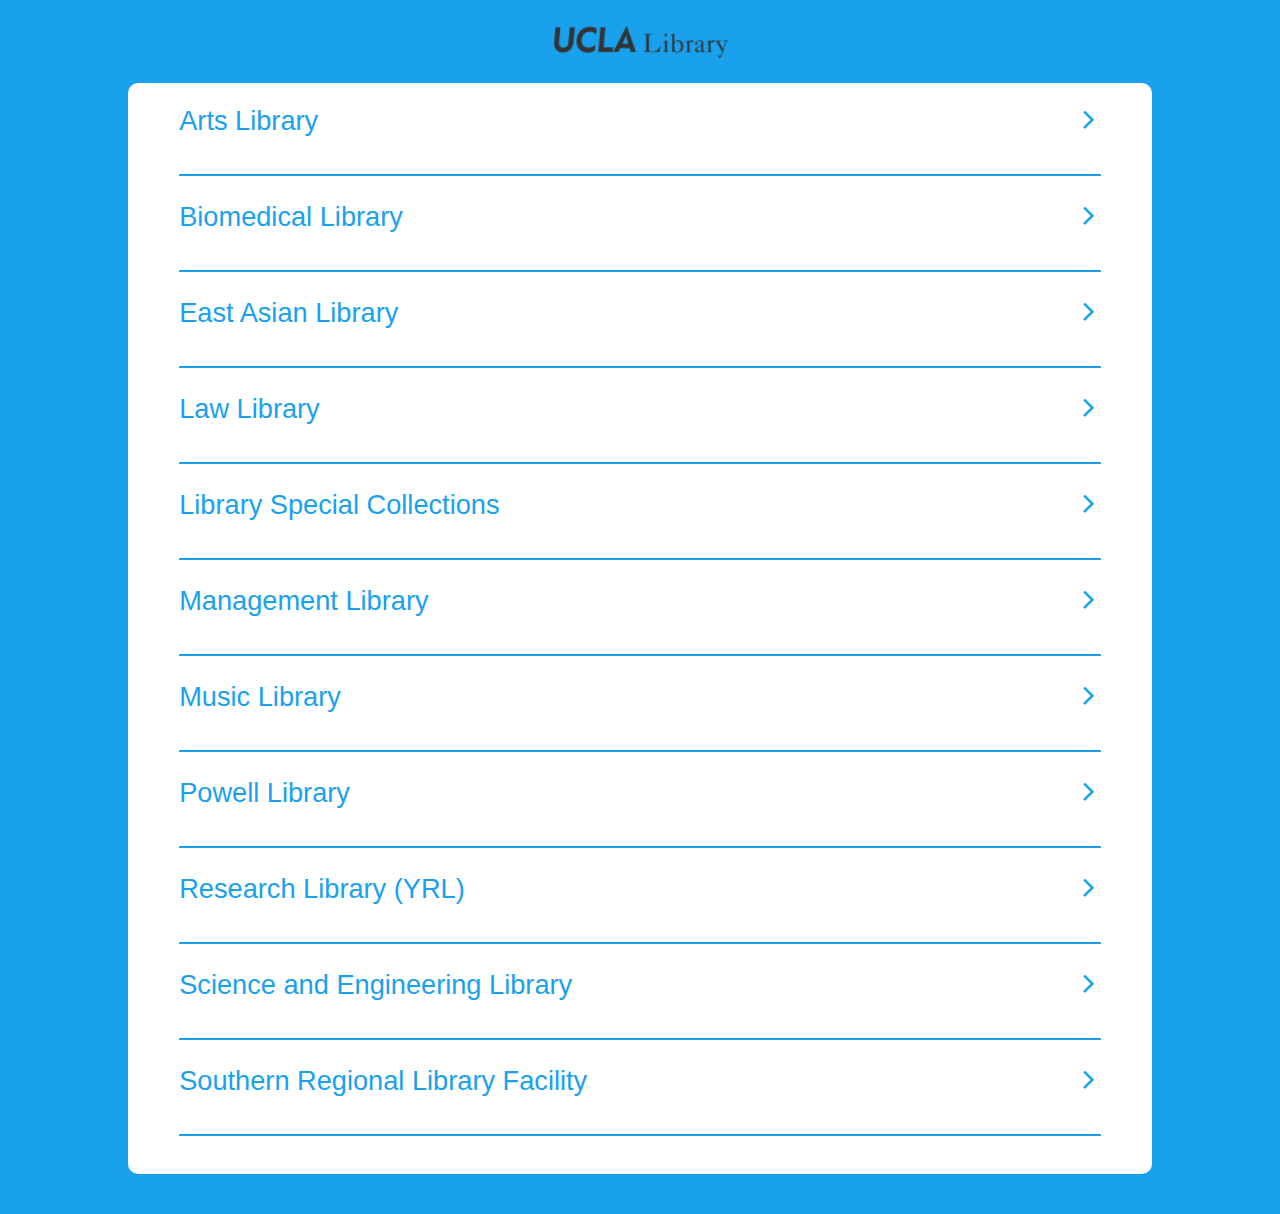
==== mobile/index.html @ b6d684fe "! for closing shortly" ====
<!DOCTYPE html>
<html>
	<head>
		<title>UCLA Mobile | Library</title>
		<link rel="stylesheet" href="css/style.css" type="text/css" media="screen" /> 
		<link rel="stylesheet" href="css/font/font.css" type="text/css" media="screen" /> 
		<link rel="stylesheet" type="text/css" href="https://maxcdn.bootstrapcdn.com/font-awesome/4.4.0/css/font-awesome.min.css">
		<meta name="viewport" content="height=device-height,width=device-width; initial-scale=1.0; maximum-scale=1.0; user-scalable=no;" />
		<!-- <meta name="apple-itunes-app" content="app-id=771141588, app-argument=myURL"/> -->
		<script type="text/javascript" src="https://code.jquery.com/jquery-2.1.4.min.js"></script>
	</head>


	<body>
		<div id="navbar" class="title">
			<img id="logo" src="Images/title.png">
			<!-- <p>UCLA Library</p> -->
		</div>

		<ul id="libraries">
			<a class="inherit" href="arts.html">
				<li class="library">
					<div id="5" class="inner-library">
						<div class="name">Arts Library <br /> <span class="time">&nbsp;</span></div>
						<div class="meta">
							<i class="circ fa fa-circle fa-2x"></i>
							<i class="link fa fa-angle-right fa-2x"></i>
						</div>
					</div>
				</li>
			</a>
			<hr class="divider">
			<a class="inherit" href="biomed.html">
				<li class="library">
					<div id="1" class="inner-library">
						<div class="name">Biomedical Library <br /> <span class="time">&nbsp;</span></div>
						<div class="meta">
							<i class="circ fa fa-circle fa-2x"></i>
							<i class="link fa fa-angle-right fa-2x"></i>
						</div>
					</div>
				</li>
			</a>
			<hr class="divider">
			<a class="inherit" href="eal.html">
				<li class="library">
					<div id="10" class="inner-library">
						<div class="name">East Asian Library <br /> <span class="time">&nbsp;</span></div>
						<div class="meta">
							<i class="circ fa fa-circle fa-2x"></i>
							<i class="link fa fa-angle-right fa-2x"></i>
						</div>
					</div>
				</li>
			</a>
			<hr class="divider">
			<a class="inherit" href="law.html">
				<li class="library">
					<div id="2" class="inner-library">
						<div class="name">Law Library <br /> <span class="time">&nbsp;</span></div>
						<div class="meta">
							<i class="circ fa fa-circle fa-2x"></i>
							<i class="link fa fa-angle-right fa-2x"></i>
						</div>
					</div>
				</li>
			</a>
			<hr class="divider">
			<a class="inherit" href="lsc.html">
				<li class="library">
					<div id="3" class="inner-library">
						<div class="name">Library Special Collections <br /> <span class="time">&nbsp;</span></div>
						<div class="meta">
							<i class="circ fa fa-circle fa-2x"></i>
							<i class="link fa fa-angle-right fa-2x"></i>
						</div>
					</div>
				</li>
			</a>
			<hr class="divider">
				<a class="inherit" href="management.html">
				<li class="library">
					<div id="14" class="inner-library">
						<div class="name">Management Library <br /> <span class="time">&nbsp;</span></div>
						<div class="meta">
							<i class="circ fa fa-circle fa-2x"></i>
							<i class="link fa fa-angle-right fa-2x"></i>
						</div>
					</div>
				</li>
			</a>
			<hr class="divider">
			<a class="inherit" href="music.html">
				<li class="library">
					<div id="16" class="inner-library">
						<div class="name">Music Library <br /> <span class="time">&nbsp;</span></div>
						<div class="meta">
							<i class="circ fa fa-circle fa-2x"></i>
							<i class="link fa fa-angle-right fa-2x"></i>
						</div>
					</div>
				</li>
			</a>
			<hr class="divider">
			<a class="inherit" href="powell.html">
				<li class="library">
					<div id="7" class="inner-library">
						<div class="name">Powell Library <br /> <span class="time">&nbsp;</span></div>
						<div class="meta">
							<i class="circ fa fa-circle fa-2x"></i>
							<i class="link fa fa-angle-right fa-2x"></i>
						</div>
					</div>
				</li>
			</a>
			<hr class="divider">
			<a class="inherit" href="yrl.html">
				<li class="library">
					<div id="20" class="inner-library">
						<div class="name">Research Library (YRL)<br /> <span class="time">&nbsp;</span></div>
						<div class="meta">
							<i class="circ fa fa-circle fa-2x"></i>
							<i class="link fa fa-angle-right fa-2x"></i>
						</div>
					</div>
				</li>
			</a>
			<hr class="divider">
			<a class="inherit" href="sel.html">
				<li class="library">
					<div id="25" class="inner-library">
						<div class="name">Science and Engineering Library<br /> <span class="time">&nbsp;</span></div>
						<div class="meta">
							<i class="circ fa fa-circle fa-2x"></i>
							<i class="link fa fa-angle-right fa-2x"></i>
						</div>
					</div>
				</li>
			</a>
			<hr class="divider">
			<a class="inherit" href="srl.html">
				<li class="library">
					<div id="27" class="inner-library">
						<div class="name">Southern Regional Library Facility<br /> <span class="time">&nbsp;</span></div>
						<div class="meta">
							<i class="circ fa fa-circle fa-2x"></i>
							<i class="link fa fa-angle-right fa-2x"></i>
						</div>
					</div>
				</li>
			</a>
			<hr class="divider">
		</ul>

	</body>

	<script type="text/javascript">
		function getTimes(callback) {
			$.getJSON("http://anumat.com/hours", function(response) {
				return callback(response);
			}).fail(function(jqXHR, textStatus, errorThrown) { alert("Couldn't fetch library timings."); });
		}

		$(function() {
			getTimes(function(times) {
				var d = new Date();
				var currentMinutes = d.getHours()*60+d.getMinutes();
				var weekday = new Array(7);
				weekday[0]=  "sunday";
				weekday[1] = "monday";
				weekday[2] = "tuesday";
				weekday[3] = "wednesday";
				weekday[4] = "thursday";
				weekday[5] = "friday";
				weekday[6] = "saturday";
				var n = weekday[d.getDay()];

				for (var i = 0; i < times.length; i++) {
					openTime = times[i][n].open;
					closeTime = times[i][n].close;
					if (openTime === "closed") {
						$("#" + times[i].id + " .name .time").html("Closed");
						$("#" + times[i].id + " .meta .circ").removeClass('soon').removeClass('open').addClass('close fa-thumbs-down');
						continue;
					}
					correctTime = openTime + " - " + closeTime;
					$("#" + times[i].id + " .name .time").html(correctTime);
					open = openTime.substring(0, openTime.length-3);
					openDiv = openTime.substring(openTime.length-2);
					close = closeTime.substring(0, closeTime.length-3);
					closeDiv = closeTime.substring(closeTime.length-2);
					open = open.split(":");
					close = close.split(":");
					if (openDiv === "PM" || open[0] === "12") {
						open[0] = (Number(open[0]) + 12);
					}
					if (closeDiv === "PM" || close[0] === "12") {
						close[0] = (Number(close[0]) + 12);
					}
					openMinutes = 60*Number(open[0]) + Number(open[1]);
					closeMinutes = 60*Number(close[0]) + Number(close[1]);
					if (currentMinutes > openMinutes && currentMinutes < closeMinutes) {
						$("#" + times[i].id + " .meta .circ").removeClass('soon').removeClass('close').addClass('open fa-thumbs-up');
					}
					if (currentMinutes > openMinutes && closeMinutes - currentMinutes < 60) {
						$("#" + times[i].id + " .meta .circ").removeClass('close').removeClass('open').addClass('soon fa-exclamation-triangle');
					}
					if (currentMinutes < openMinutes ||  currentMinutes > closeMinutes) {
						$("#" + times[i].id + " .meta .circ").removeClass('soon').removeClass('open').addClass('close fa-thumbs-down');
					}
				}
			});
		});
	</script>

</html>
---- mobile/css/style.css ----
html {
	width: 100%;
	font-family: 'Helvetica', Arial, serif;
	font-weight: lighter;
}

body {
	width: 100%;
	position: absolute;
	margin: 0px ! important;
	background-color: #1AA1ED;
	padding-bottom: 30px;
}

.title {
	margin-top: 25px;
	margin-bottom: 15px; 
	color : white;
	text-align: center;
	font-size: 2em;
}

.title p {
	margin-top: 0;
}

#logo {
	height: 35px;
	margin-bottom: 0;
}

.inherit {
	color: inherit;
}

#libraries {
	width : 80%;
	margin: 10px auto;
	background-color: white;
	border-radius: 10px;
	color: #1AA1ED;
	min-height: 600px;
	padding: 0;
	padding-bottom: 35px;
}

.inner-library {
	padding-top: 20px;
	padding-bottom: 30px;
}

.library {
	list-style: none;
	margin-bottom: 5px;
	padding: 0 5%;
}

.name {
	display: inline-block;
	float: left;
	font-size: 4.6vw;
	margin-bottom: 0;
	padding-top: 2px;
/*	line-height: 1em;
*/	width: 77%;
	white-space:nowrap;
	overflow-y: hidden;
	overflow-x: scroll;
}

.time {
	margin-top: 0;
	font-size: .7em;
	color: #898989;
}

.meta {
	text-align: right;
	display: inline-block;
	width : 23%;
	float : right;
}

.divider {
	clear: both;
	width: 90%;
	display: block;
	top: 5px;
	position: relative;
    height: 2px;
    border: 0;
    background-color: #1AA1ED;
}

.libpage {
	color: inherit;
}

.close {
	color: #FA4F4E !important;
} 

.open {
	color: #66D862 !important;
}

.soon {
	color: #FAED18 !important;
}

.circ {
	width : 10%;
	font-size: 2em;
	margin-top: 0;
	margin: 0 10px;
	margin-right: 18px;
	color: white;
}

.link {
	margin-top: 0;
	margin: 0 7px !important;
	width : 10%;
}

@media screen and (min-width: 480px) {
    .name {
        font-size: 1.7em;
    }
}
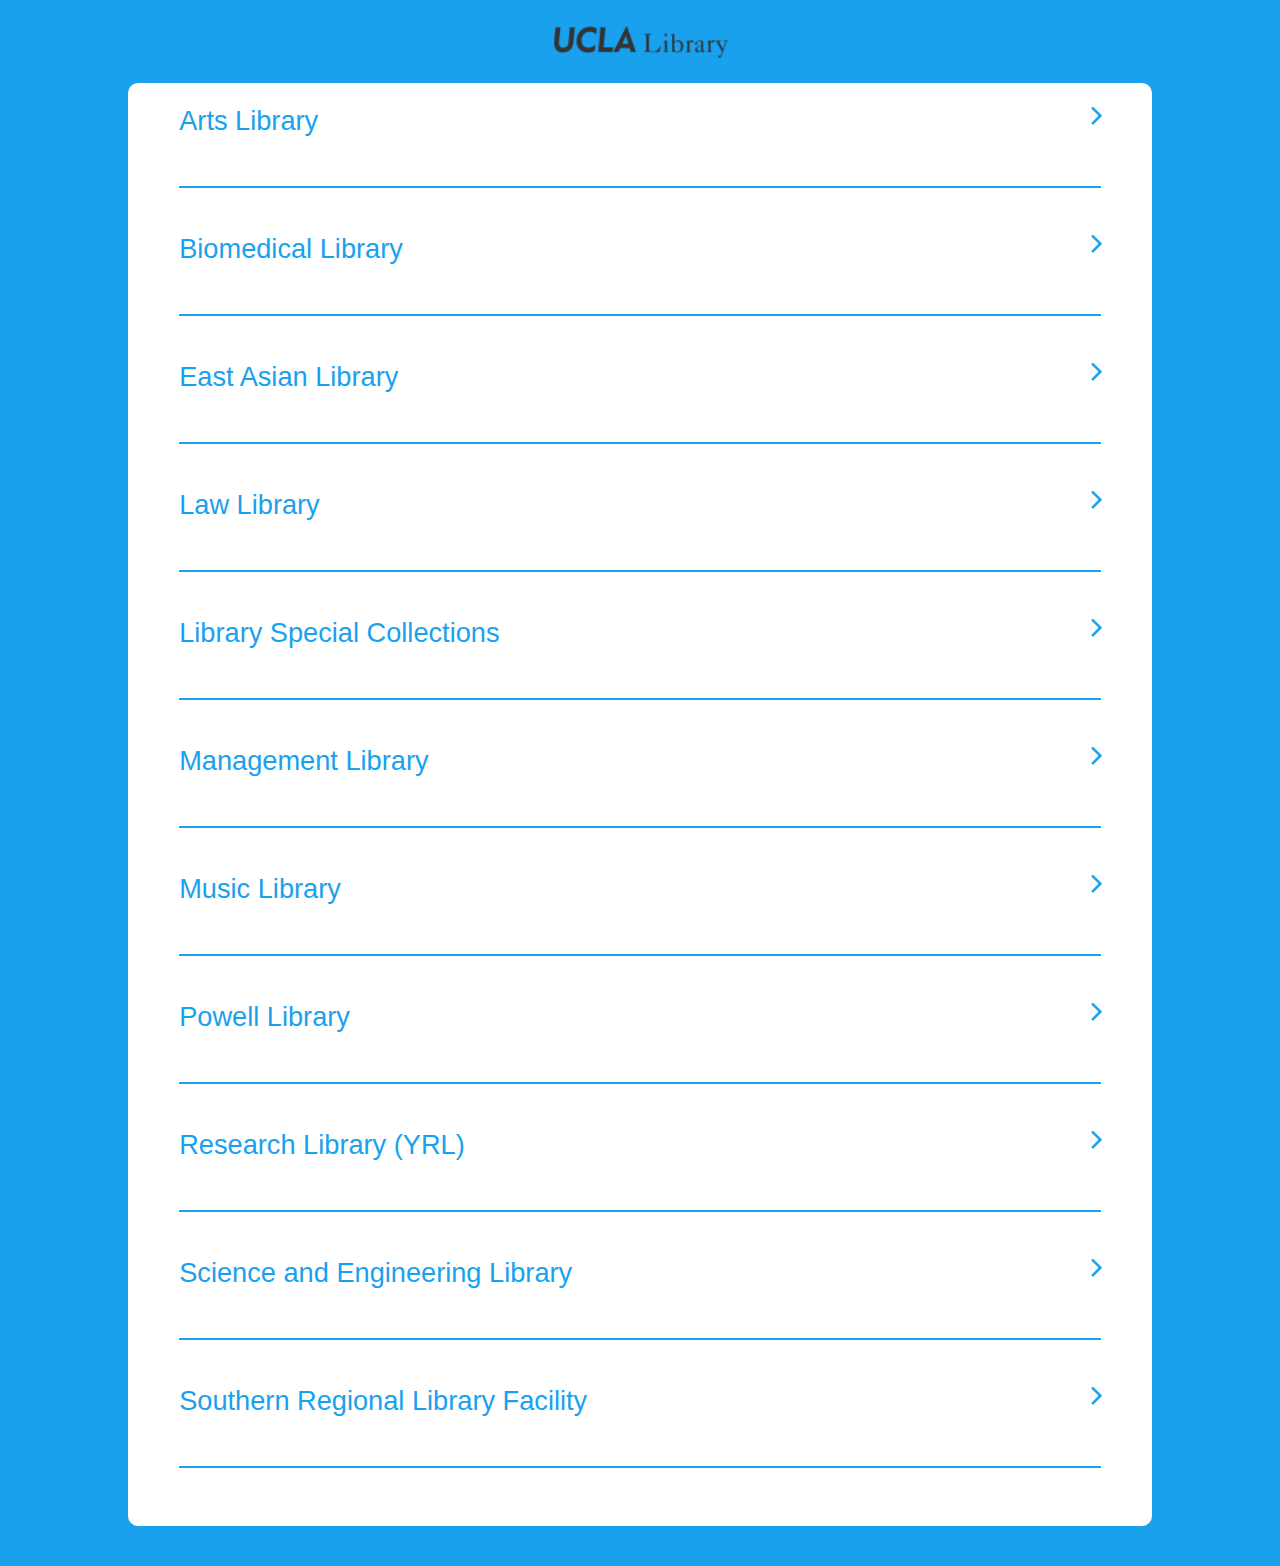
==== commit 8c2efffa: "changed buttons" ====
--- a/mobile/index.html
+++ b/mobile/index.html
@@ -21,9 +21,13 @@
 			<a class="inherit" href="arts.html">
 				<li class="library">
 					<div id="5" class="inner-library">
-						<div class="name">Arts Library <br /> <span class="time">&nbsp;</span></div>
-						<div class="meta">
-							<i class="circ fa fa-circle fa-2x"></i>
+						<div class="name">Arts Library <br />
+							<span class="time">&nbsp;</span>
+							<div class="round">
+							</div> 
+						</div>
+						<div class="meta">
+							<!-- <i class="circ fa fa-circle fa-2x"></i> -->
 							<i class="link fa fa-angle-right fa-2x"></i>
 						</div>
 					</div>
@@ -33,9 +37,13 @@
 			<a class="inherit" href="biomed.html">
 				<li class="library">
 					<div id="1" class="inner-library">
-						<div class="name">Biomedical Library <br /> <span class="time">&nbsp;</span></div>
-						<div class="meta">
-							<i class="circ fa fa-circle fa-2x"></i>
+						<div class="name">Biomedical Library <br /> 
+							<span class="time">&nbsp;</span>
+							<div class="round">
+							</div>
+						</div>
+						<div class="meta">
+							<!-- <i class="circ fa fa-circle fa-2x"></i> -->
 							<i class="link fa fa-angle-right fa-2x"></i>
 						</div>
 					</div>
@@ -45,9 +53,13 @@
 			<a class="inherit" href="eal.html">
 				<li class="library">
 					<div id="10" class="inner-library">
-						<div class="name">East Asian Library <br /> <span class="time">&nbsp;</span></div>
-						<div class="meta">
-							<i class="circ fa fa-circle fa-2x"></i>
+						<div class="name">East Asian Library <br /> 
+							<span class="time">&nbsp;</span>
+							<div class="round">
+							</div>
+						</div>
+						<div class="meta">
+							<!-- <i class="circ fa fa-circle fa-2x"></i> -->
 							<i class="link fa fa-angle-right fa-2x"></i>
 						</div>
 					</div>
@@ -57,9 +69,13 @@
 			<a class="inherit" href="law.html">
 				<li class="library">
 					<div id="2" class="inner-library">
-						<div class="name">Law Library <br /> <span class="time">&nbsp;</span></div>
-						<div class="meta">
-							<i class="circ fa fa-circle fa-2x"></i>
+						<div class="name">Law Library <br />
+							<span class="time">&nbsp;</span>
+							<div class="round">
+							</div>
+						</div>
+						<div class="meta">
+							<!-- <i class="circ fa fa-circle fa-2x"></i> -->
 							<i class="link fa fa-angle-right fa-2x"></i>
 						</div>
 					</div>
@@ -69,9 +85,13 @@
 			<a class="inherit" href="lsc.html">
 				<li class="library">
 					<div id="3" class="inner-library">
-						<div class="name">Library Special Collections <br /> <span class="time">&nbsp;</span></div>
-						<div class="meta">
-							<i class="circ fa fa-circle fa-2x"></i>
+						<div class="name">Library Special Collections <br /> 
+							<span class="time">&nbsp;</span>
+							<div class="round">
+							</div>
+						</div>
+						<div class="meta">
+							<!-- <i class="circ fa fa-circle fa-2x"></i> -->
 							<i class="link fa fa-angle-right fa-2x"></i>
 						</div>
 					</div>
@@ -81,9 +101,13 @@
 				<a class="inherit" href="management.html">
 				<li class="library">
 					<div id="14" class="inner-library">
-						<div class="name">Management Library <br /> <span class="time">&nbsp;</span></div>
-						<div class="meta">
-							<i class="circ fa fa-circle fa-2x"></i>
+						<div class="name">Management Library <br /> 
+							<span class="time">&nbsp;</span>
+							<div class="round">
+							</div>
+						</div>
+						<div class="meta">
+							<!-- <i class="circ fa fa-circle fa-2x"></i> -->
 							<i class="link fa fa-angle-right fa-2x"></i>
 						</div>
 					</div>
@@ -93,9 +117,13 @@
 			<a class="inherit" href="music.html">
 				<li class="library">
 					<div id="16" class="inner-library">
-						<div class="name">Music Library <br /> <span class="time">&nbsp;</span></div>
-						<div class="meta">
-							<i class="circ fa fa-circle fa-2x"></i>
+						<div class="name">Music Library <br /> 
+							<span class="time">&nbsp;</span>
+							<div class="round">
+							</div>
+						</div>
+						<div class="meta">
+							<!-- <i class="circ fa fa-circle fa-2x"></i> -->
 							<i class="link fa fa-angle-right fa-2x"></i>
 						</div>
 					</div>
@@ -105,9 +133,13 @@
 			<a class="inherit" href="powell.html">
 				<li class="library">
 					<div id="7" class="inner-library">
-						<div class="name">Powell Library <br /> <span class="time">&nbsp;</span></div>
-						<div class="meta">
-							<i class="circ fa fa-circle fa-2x"></i>
+						<div class="name">Powell Library <br />
+							<span class="time">&nbsp;</span>
+							<div class="round">
+							</div>
+						</div>
+						<div class="meta">
+							<!-- <i class="circ fa fa-circle fa-2x"></i> -->
 							<i class="link fa fa-angle-right fa-2x"></i>
 						</div>
 					</div>
@@ -117,9 +149,13 @@
 			<a class="inherit" href="yrl.html">
 				<li class="library">
 					<div id="20" class="inner-library">
-						<div class="name">Research Library (YRL)<br /> <span class="time">&nbsp;</span></div>
-						<div class="meta">
-							<i class="circ fa fa-circle fa-2x"></i>
+						<div class="name">Research Library (YRL)<br />
+							<span class="time">&nbsp;</span>
+							<div class="round">
+							</div>
+						</div>
+						<div class="meta">
+							<!-- <i class="circ fa fa-circle fa-2x"></i> -->
 							<i class="link fa fa-angle-right fa-2x"></i>
 						</div>
 					</div>
@@ -129,9 +165,13 @@
 			<a class="inherit" href="sel.html">
 				<li class="library">
 					<div id="25" class="inner-library">
-						<div class="name">Science and Engineering Library<br /> <span class="time">&nbsp;</span></div>
-						<div class="meta">
-							<i class="circ fa fa-circle fa-2x"></i>
+						<div class="name">Science and Engineering Library<br /> 
+							<span class="time">&nbsp;</span>
+							<div class="round">
+							</div>
+						</div>
+						<div class="meta">
+							<!-- <i class="circ fa fa-circle fa-2x"></i> -->
 							<i class="link fa fa-angle-right fa-2x"></i>
 						</div>
 					</div>
@@ -141,9 +181,13 @@
 			<a class="inherit" href="srl.html">
 				<li class="library">
 					<div id="27" class="inner-library">
-						<div class="name">Southern Regional Library Facility<br /> <span class="time">&nbsp;</span></div>
-						<div class="meta">
-							<i class="circ fa fa-circle fa-2x"></i>
+						<div class="name">Southern Regional Library Facility <br /> 
+							<span class="time">&nbsp;</span>
+							<div class="round">
+							</div>
+						</div>
+						<div class="meta">
+							<!-- <i class="circ fa fa-circle fa-2x"></i> -->
 							<i class="link fa fa-angle-right fa-2x"></i>
 						</div>
 					</div>
@@ -180,7 +224,7 @@
 					closeTime = times[i][n].close;
 					if (openTime === "closed") {
 						$("#" + times[i].id + " .name .time").html("Closed");
-						$("#" + times[i].id + " .meta .circ").removeClass('soon').removeClass('open').addClass('close fa-thumbs-down');
+						$("#" + times[i].id + " .name .round").removeClass('cls').removeClass('op').addClass('cl').html("Closed");
 						continue;
 					}
 					correctTime = openTime + " - " + closeTime;
@@ -191,7 +235,7 @@
 					closeDiv = closeTime.substring(closeTime.length-2);
 					open = open.split(":");
 					close = close.split(":");
-					if (openDiv === "PM" || open[0] === "12") {
+					if (openDiv === "PM" && open[0] === "12") {
 						open[0] = (Number(open[0]) + 12);
 					}
 					if (closeDiv === "PM" || close[0] === "12") {
@@ -200,13 +244,13 @@
 					openMinutes = 60*Number(open[0]) + Number(open[1]);
 					closeMinutes = 60*Number(close[0]) + Number(close[1]);
 					if (currentMinutes > openMinutes && currentMinutes < closeMinutes) {
-						$("#" + times[i].id + " .meta .circ").removeClass('soon').removeClass('close').addClass('open fa-thumbs-up');
+						$("#" + times[i].id + " .name .round").removeClass('cls').removeClass('cl').addClass('op').html("Open");
 					}
 					if (currentMinutes > openMinutes && closeMinutes - currentMinutes < 60) {
-						$("#" + times[i].id + " .meta .circ").removeClass('close').removeClass('open').addClass('soon fa-exclamation-triangle');
+						$("#" + times[i].id + " .name .round").removeClass('cl').removeClass('op').addClass('cls').html("Closing soon");
 					}
 					if (currentMinutes < openMinutes ||  currentMinutes > closeMinutes) {
-						$("#" + times[i].id + " .meta .circ").removeClass('soon').removeClass('open').addClass('close fa-thumbs-down');
+						$("#" + times[i].id + " .name .round").removeClass('cls').removeClass('op').addClass('cl').html("Closed");
 					}
 				}
 			});
--- a/mobile/css/style.css
+++ b/mobile/css/style.css
@@ -62,7 +62,7 @@
 	margin-bottom: 0;
 	padding-top: 2px;
 /*	line-height: 1em;
-*/	width: 77%;
+*/	width: 100%;
 	white-space:nowrap;
 	overflow-y: hidden;
 	overflow-x: scroll;
@@ -77,15 +77,17 @@
 .meta {
 	text-align: right;
 	display: inline-block;
-	width : 23%;
+/*	width : 23%;*/
 	float : right;
+	position: relative;
+	top: -70px;
 }
 
 .divider {
 	clear: both;
 	width: 90%;
 	display: block;
-	top: 5px;
+	top: -15px;
 	position: relative;
     height: 2px;
     border: 0;
@@ -96,9 +98,34 @@
 	color: inherit;
 }
 
+.cl {
+	border: 2px solid #FA4F4E;
+	color: #FA4F4E;
+	border-radius: 2em;
+}
+
+.op {
+	border: 2px solid #66D862;
+	color: #66D862;
+	border-radius: 2em;
+}
+
+.cls {
+	border: 2px solid #FAED18;
+	border-radius: 2em;
+	color: #FAED18;
+}
+
 .close {
 	color: #FA4F4E !important;
 } 
+
+.round {
+	font-size: .7em;
+	float: right;
+	display: inline-block;
+	padding: 4px 9px;
+}
 
 .open {
 	color: #66D862 !important;
@@ -106,6 +133,10 @@
 
 .soon {
 	color: #FAED18 !important;
+}
+
+.none {
+	display: none;
 }
 
 .circ {
@@ -117,15 +148,47 @@
 	color: white;
 }
 
+.button {
+	width: 30px !important;
+	height: 30px !important;
+}
+
 .link {
 	margin-top: 0;
 	margin: 0 7px !important;
 	width : 10%;
 }
 
-@media screen and (min-width: 480px) {
+@media screen and (min-width: 540px) {
     .name {
         font-size: 1.7em;
     }
 }
 
+@media screen and (max-width: 540px) {
+    .library {
+        margin-top: -10px;
+    }
+	.meta {
+		font-size: 80%;
+	}
+
+	.meta {
+		position: relative;
+		top: -17vw;
+	}
+	
+	.name {
+		position: relative;
+		top: -14px;
+		padding-bottom: 5px;
+	}
+	.time {
+		position: relative;
+		top: 3px;
+	}
+	.round {
+		position: relative;
+		top: 5px;
+	}
+}
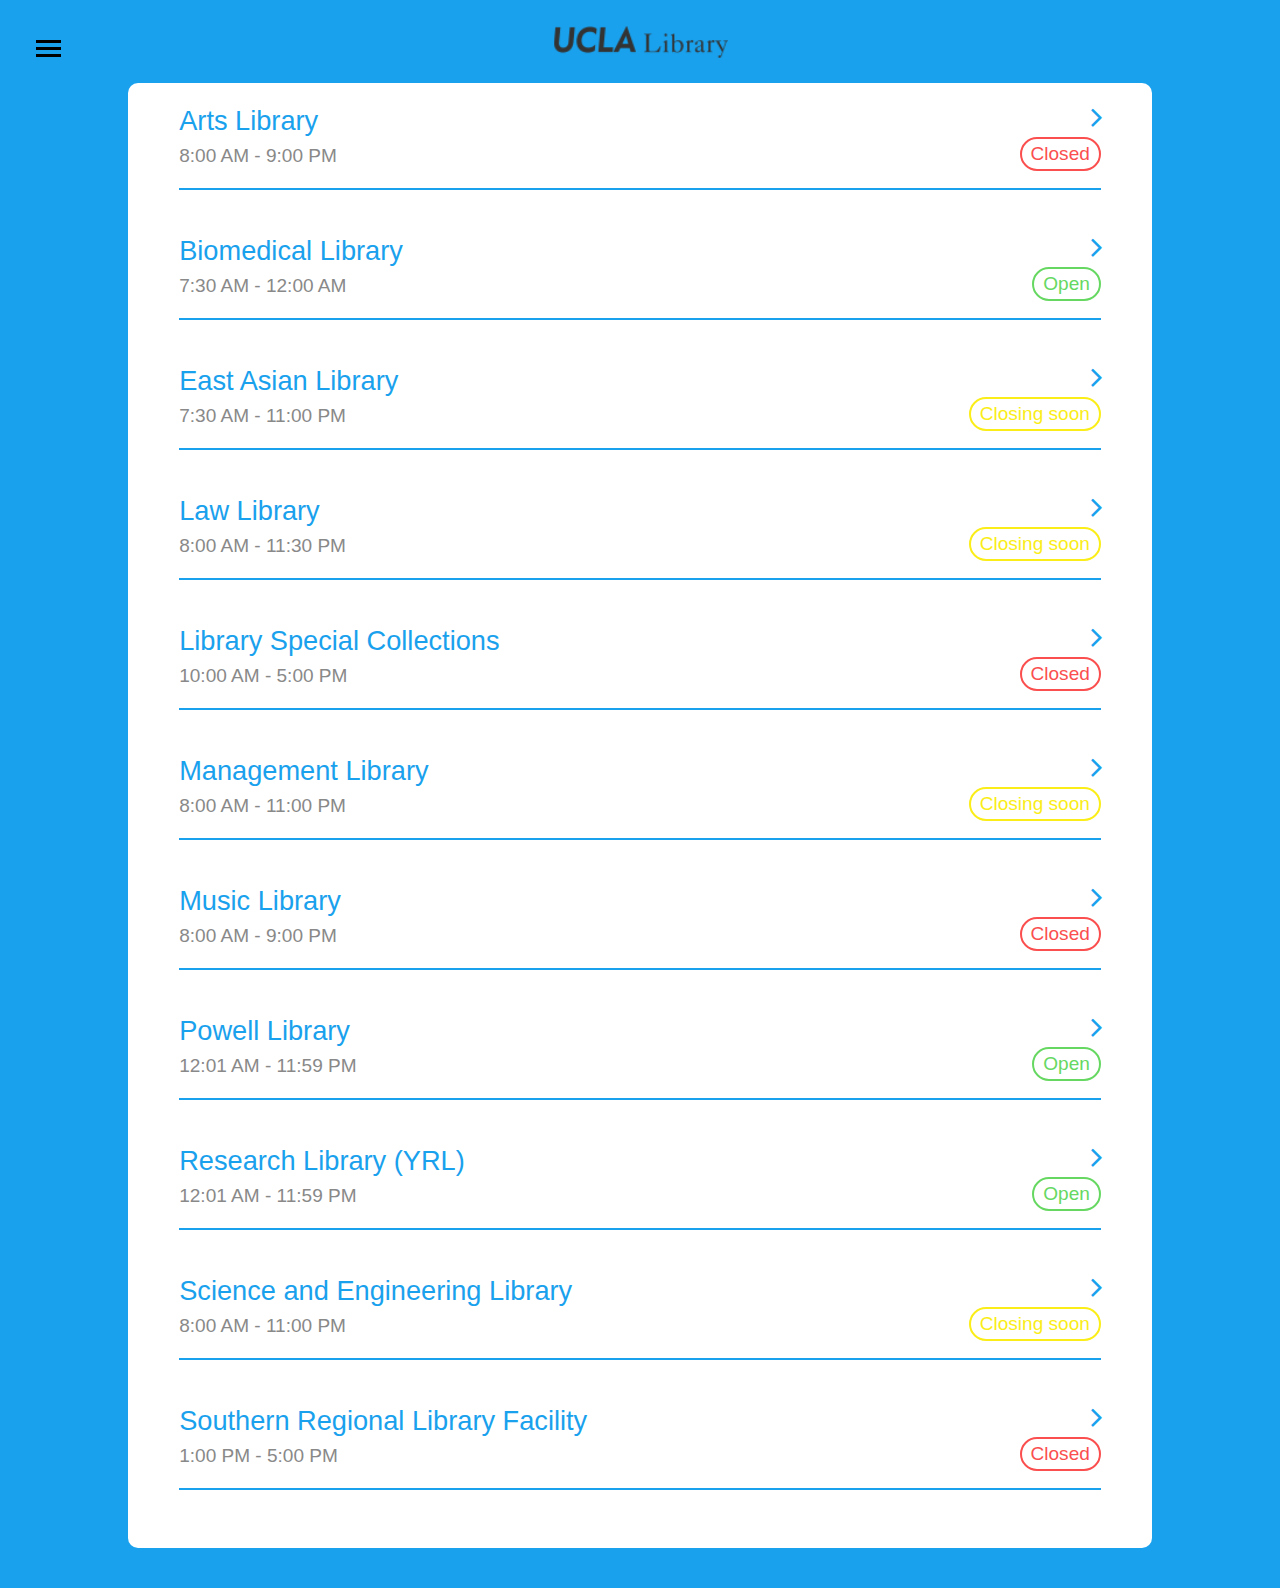
==== commit 0511c0fa: "added sidebar" ====
--- a/mobile/index.html
+++ b/mobile/index.html
@@ -3,199 +3,186 @@
 	<head>
 		<title>UCLA Mobile | Library</title>
 		<link rel="stylesheet" href="css/style.css" type="text/css" media="screen" /> 
+		<script src="js/sidebar.js" type="text/javascript" charset="utf-8" async defer></script>
 		<link rel="stylesheet" href="css/font/font.css" type="text/css" media="screen" /> 
 		<link rel="stylesheet" type="text/css" href="https://maxcdn.bootstrapcdn.com/font-awesome/4.4.0/css/font-awesome.min.css">
 		<meta name="viewport" content="height=device-height,width=device-width; initial-scale=1.0; maximum-scale=1.0; user-scalable=no;" />
-		<!-- <meta name="apple-itunes-app" content="app-id=771141588, app-argument=myURL"/> -->
 		<script type="text/javascript" src="https://code.jquery.com/jquery-2.1.4.min.js"></script>
 	</head>
-
-
+	
 	<body>
-		<div id="navbar" class="title">
-			<img id="logo" src="Images/title.png">
-			<!-- <p>UCLA Library</p> -->
-		</div>
-
-		<ul id="libraries">
-			<a class="inherit" href="arts.html">
-				<li class="library">
-					<div id="5" class="inner-library">
-						<div class="name">Arts Library <br />
-							<span class="time">&nbsp;</span>
-							<div class="round">
-							</div> 
-						</div>
-						<div class="meta">
-							<!-- <i class="circ fa fa-circle fa-2x"></i> -->
-							<i class="link fa fa-angle-right fa-2x"></i>
-						</div>
-					</div>
-				</li>
-			</a>
-			<hr class="divider">
-			<a class="inherit" href="biomed.html">
-				<li class="library">
-					<div id="1" class="inner-library">
-						<div class="name">Biomedical Library <br /> 
-							<span class="time">&nbsp;</span>
-							<div class="round">
-							</div>
-						</div>
-						<div class="meta">
-							<!-- <i class="circ fa fa-circle fa-2x"></i> -->
-							<i class="link fa fa-angle-right fa-2x"></i>
-						</div>
-					</div>
-				</li>
-			</a>
-			<hr class="divider">
-			<a class="inherit" href="eal.html">
-				<li class="library">
-					<div id="10" class="inner-library">
-						<div class="name">East Asian Library <br /> 
-							<span class="time">&nbsp;</span>
-							<div class="round">
-							</div>
-						</div>
-						<div class="meta">
-							<!-- <i class="circ fa fa-circle fa-2x"></i> -->
-							<i class="link fa fa-angle-right fa-2x"></i>
-						</div>
-					</div>
-				</li>
-			</a>
-			<hr class="divider">
-			<a class="inherit" href="law.html">
-				<li class="library">
-					<div id="2" class="inner-library">
-						<div class="name">Law Library <br />
-							<span class="time">&nbsp;</span>
-							<div class="round">
-							</div>
-						</div>
-						<div class="meta">
-							<!-- <i class="circ fa fa-circle fa-2x"></i> -->
-							<i class="link fa fa-angle-right fa-2x"></i>
-						</div>
-					</div>
-				</li>
-			</a>
-			<hr class="divider">
-			<a class="inherit" href="lsc.html">
-				<li class="library">
-					<div id="3" class="inner-library">
-						<div class="name">Library Special Collections <br /> 
-							<span class="time">&nbsp;</span>
-							<div class="round">
-							</div>
-						</div>
-						<div class="meta">
-							<!-- <i class="circ fa fa-circle fa-2x"></i> -->
-							<i class="link fa fa-angle-right fa-2x"></i>
-						</div>
-					</div>
-				</li>
-			</a>
-			<hr class="divider">
-				<a class="inherit" href="management.html">
-				<li class="library">
-					<div id="14" class="inner-library">
-						<div class="name">Management Library <br /> 
-							<span class="time">&nbsp;</span>
-							<div class="round">
-							</div>
-						</div>
-						<div class="meta">
-							<!-- <i class="circ fa fa-circle fa-2x"></i> -->
-							<i class="link fa fa-angle-right fa-2x"></i>
-						</div>
-					</div>
-				</li>
-			</a>
-			<hr class="divider">
-			<a class="inherit" href="music.html">
-				<li class="library">
-					<div id="16" class="inner-library">
-						<div class="name">Music Library <br /> 
-							<span class="time">&nbsp;</span>
-							<div class="round">
-							</div>
-						</div>
-						<div class="meta">
-							<!-- <i class="circ fa fa-circle fa-2x"></i> -->
-							<i class="link fa fa-angle-right fa-2x"></i>
-						</div>
-					</div>
-				</li>
-			</a>
-			<hr class="divider">
-			<a class="inherit" href="powell.html">
-				<li class="library">
-					<div id="7" class="inner-library">
-						<div class="name">Powell Library <br />
-							<span class="time">&nbsp;</span>
-							<div class="round">
-							</div>
-						</div>
-						<div class="meta">
-							<!-- <i class="circ fa fa-circle fa-2x"></i> -->
-							<i class="link fa fa-angle-right fa-2x"></i>
-						</div>
-					</div>
-				</li>
-			</a>
-			<hr class="divider">
-			<a class="inherit" href="yrl.html">
-				<li class="library">
-					<div id="20" class="inner-library">
-						<div class="name">Research Library (YRL)<br />
-							<span class="time">&nbsp;</span>
-							<div class="round">
-							</div>
-						</div>
-						<div class="meta">
-							<!-- <i class="circ fa fa-circle fa-2x"></i> -->
-							<i class="link fa fa-angle-right fa-2x"></i>
-						</div>
-					</div>
-				</li>
-			</a>
-			<hr class="divider">
-			<a class="inherit" href="sel.html">
-				<li class="library">
-					<div id="25" class="inner-library">
-						<div class="name">Science and Engineering Library<br /> 
-							<span class="time">&nbsp;</span>
-							<div class="round">
-							</div>
-						</div>
-						<div class="meta">
-							<!-- <i class="circ fa fa-circle fa-2x"></i> -->
-							<i class="link fa fa-angle-right fa-2x"></i>
-						</div>
-					</div>
-				</li>
-			</a>
-			<hr class="divider">
-			<a class="inherit" href="srl.html">
-				<li class="library">
-					<div id="27" class="inner-library">
-						<div class="name">Southern Regional Library Facility <br /> 
-							<span class="time">&nbsp;</span>
-							<div class="round">
-							</div>
-						</div>
-						<div class="meta">
-							<!-- <i class="circ fa fa-circle fa-2x"></i> -->
-							<i class="link fa fa-angle-right fa-2x"></i>
-						</div>
-					</div>
-				</li>
-			</a>
-			<hr class="divider">
-		</ul>
-
+			<div id="navbar" class="title">
+				<img id="logo" src="Images/title.png">
+				<!-- <p>UCLA Library</p> -->
+			</div>
+
+			<ul id="libraries">
+				<a class="inherit" href="arts.html">
+					<li class="library">
+						<div id="5" class="inner-library">
+							<div class="name">Arts Library <br>
+								<span class="time">8:00 AM - 9:00 PM</span>
+								<div class="round cl">Closed</div> 
+							</div>
+							<div class="meta">
+								<!-- <i class="circ fa fa-circle fa-2x"></i> -->
+								<i class="link fa fa-angle-right fa-2x"></i>
+							</div>
+						</div>
+					</li>
+				</a>
+				<hr class="divider">
+				<a class="inherit" href="biomed.html">
+					<li class="library">
+						<div id="1" class="inner-library">
+							<div class="name">Biomedical Library <br> 
+								<span class="time">7:30 AM - 12:00 AM</span>
+								<div class="round op">Open</div>
+							</div>
+							<div class="meta">
+								<!-- <i class="circ fa fa-circle fa-2x"></i> -->
+								<i class="link fa fa-angle-right fa-2x"></i>
+							</div>
+						</div>
+					</li>
+				</a>
+				<hr class="divider">
+				<a class="inherit" href="eal.html">
+					<li class="library">
+						<div id="10" class="inner-library">
+							<div class="name">East Asian Library <br> 
+								<span class="time">7:30 AM - 11:00 PM</span>
+								<div class="round cls">Closing soon</div>
+							</div>
+							<div class="meta">
+								<!-- <i class="circ fa fa-circle fa-2x"></i> -->
+								<i class="link fa fa-angle-right fa-2x"></i>
+							</div>
+						</div>
+					</li>
+				</a>
+				<hr class="divider">
+				<a class="inherit" href="law.html">
+					<li class="library">
+						<div id="2" class="inner-library">
+							<div class="name">Law Library <br>
+								<span class="time">8:00 AM - 11:30 PM</span>
+								<div class="round cls">Closing soon</div>
+							</div>
+							<div class="meta">
+								<!-- <i class="circ fa fa-circle fa-2x"></i> -->
+								<i class="link fa fa-angle-right fa-2x"></i>
+							</div>
+						</div>
+					</li>
+				</a>
+				<hr class="divider">
+				<a class="inherit" href="lsc.html">
+					<li class="library">
+						<div id="3" class="inner-library">
+							<div class="name">Library Special Collections <br> 
+								<span class="time">10:00 AM - 5:00 PM</span>
+								<div class="round cl">Closed</div>
+							</div>
+							<div class="meta">
+								<!-- <i class="circ fa fa-circle fa-2x"></i> -->
+								<i class="link fa fa-angle-right fa-2x"></i>
+							</div>
+						</div>
+					</li>
+				</a>
+				<hr class="divider">
+					<a class="inherit" href="management.html">
+					<li class="library">
+						<div id="14" class="inner-library">
+							<div class="name">Management Library <br> 
+								<span class="time">8:00 AM - 11:00 PM</span>
+								<div class="round cls">Closing soon</div>
+							</div>
+							<div class="meta">
+								<!-- <i class="circ fa fa-circle fa-2x"></i> -->
+								<i class="link fa fa-angle-right fa-2x"></i>
+							</div>
+						</div>
+					</li>
+				</a>
+				<hr class="divider">
+				<a class="inherit" href="music.html">
+					<li class="library">
+						<div id="16" class="inner-library">
+							<div class="name">Music Library <br> 
+								<span class="time">8:00 AM - 9:00 PM</span>
+								<div class="round cl">Closed</div>
+							</div>
+							<div class="meta">
+								<!-- <i class="circ fa fa-circle fa-2x"></i> -->
+								<i class="link fa fa-angle-right fa-2x"></i>
+							</div>
+						</div>
+					</li>
+				</a>
+				<hr class="divider">
+				<a class="inherit" href="powell.html">
+					<li class="library">
+						<div id="7" class="inner-library">
+							<div class="name">Powell Library <br>
+								<span class="time">12:01 AM - 11:59 PM</span>
+								<div class="round op">Open</div>
+							</div>
+							<div class="meta">
+								<!-- <i class="circ fa fa-circle fa-2x"></i> -->
+								<i class="link fa fa-angle-right fa-2x"></i>
+							</div>
+						</div>
+					</li>
+				</a>
+				<hr class="divider">
+				<a class="inherit" href="yrl.html">
+					<li class="library">
+						<div id="20" class="inner-library">
+							<div class="name">Research Library (YRL)<br>
+								<span class="time">12:01 AM - 11:59 PM</span>
+								<div class="round op">Open</div>
+							</div>
+							<div class="meta">
+								<!-- <i class="circ fa fa-circle fa-2x"></i> -->
+								<i class="link fa fa-angle-right fa-2x"></i>
+							</div>
+						</div>
+					</li>
+				</a>
+				<hr class="divider">
+				<a class="inherit" href="sel.html">
+					<li class="library">
+						<div id="25" class="inner-library">
+							<div class="name">Science and Engineering Library<br> 
+								<span class="time">8:00 AM - 11:00 PM</span>
+								<div class="round cls">Closing soon</div>
+							</div>
+							<div class="meta">
+								<!-- <i class="circ fa fa-circle fa-2x"></i> -->
+								<i class="link fa fa-angle-right fa-2x"></i>
+							</div>
+						</div>
+					</li>
+				</a>
+				<hr class="divider">
+				<a class="inherit" href="srl.html">
+					<li class="library">
+						<div id="27" class="inner-library">
+							<div class="name">Southern Regional Library Facility <br> 
+								<span class="time">1:00 PM - 5:00 PM</span>
+								<div class="round cl">Closed</div>
+							</div>
+							<div class="meta">
+								<!-- <i class="circ fa fa-circle fa-2x"></i> -->
+								<i class="link fa fa-angle-right fa-2x"></i>
+							</div>
+						</div>
+					</li>
+				</a>
+				<hr class="divider">
+			</ul>
 	</body>
 
 	<script type="text/javascript">
@@ -256,5 +243,10 @@
 			});
 		});
 	</script>
-
+	
+	<script>
+		$(function() {
+			$('[data-eager-element="true"]').css("display", "none");
+		});
+	</script>
 </html>--- a/mobile/css/style.css
+++ b/mobile/css/style.css
@@ -192,3 +192,731 @@
 		top: 5px;
 	}
 }
+
+eager-side-nav {
+  box-sizing: border-box !important;
+  display: block !important;
+  position: fixed !important;
+  z-index: 12004 !important;
+  top: 0 !important;
+  left: 0 !important;
+  bottom: 0 !important;
+  font-family: inherit !important;
+  font-size: 1.5em !important;
+  max-width: 100% !important;
+  padding: 3.75em 2.5em 1.5em 1.5em !important;
+  overflow: auto !important;
+  -webkit-overflow-scrolling: touch;
+  box-shadow: -16px 0 15px 15px rgba(0, 0, 0, 0) !important;
+  -webkit-transform: translate3d(-100%, 0, 0) !important;
+  transform: translate3d(-100%, 0, 0) !important;
+  -webkit-transition: -webkit-transform .4s ease !important;
+  transition: transform .4s ease !important
+}
+
+eager-side-nav[eager-side-nav-position="right"] {
+  left: inherit !important;
+  right: 0 !important;
+  -webkit-transform: translate3d(-100%, 0, 0) !important;
+  transform: translate3d(100%, 0, 0) !important;
+}
+
+@media (max-width: 768px) {
+  eager-side-nav {
+    font-size: 1.25em !important
+  }
+}
+
+@media (max-width: 480px) {
+  eager-side-nav {
+    font-size: 1.125em !important
+  }
+}
+
+eager-side-nav-cover {
+  display: block !important;
+  position: fixed !important;
+  z-index: 12003 !important;
+  top: 0 !important;
+  left: 0 !important;
+  bottom: 0 !important;
+  right: 0 !important;
+  padding: 0 !important;
+  margin: 0 !important;
+  opacity: 0 !important;
+  pointer-events: none !important;
+  -webkit-transition: opacity .4s ease !important;
+  transition: opacity .4s ease !important
+}
+
+eager-side-nav-cover[eager-side-nav-opened="true"] {
+  pointer-events: all !important;
+  opacity: .3 !important
+}
+
+eager-side-nav[eager-side-nav-opened="true"] {
+  box-shadow: -16px 0 15px 15px rgba(0, 0, 0, .4) !important;
+  -webkit-transform: translate3d(0, 0, 0) !important;
+  transform: translate3d(0, 0, 0) !important
+}
+
+eager-side-nav[eager-side-nav-opened="true"][eager-side-nav-position="right"] {
+  box-shadow: 16px 0 15px 15px rgba(0, 0, 0, .4) !important
+}
+
+eager-side-nav::-webkit-scrollbar, eager-side-nav::-webkit-scrollbar-thumb {
+  height: 0;
+  width: 0
+}
+
+eager-side-nav::-webkit-scrollbar {
+  background: transparent
+}
+
+iframe {
+	display: none !important;
+}
+
+eager-side-nav > * {
+  box-sizing: border-box !important;
+  display: block !important;
+  white-space: nowrap !important;
+  text-overflow: ellipsis !important;
+  overflow: hidden !important;
+  width: 100% !important;
+  max-width: 20em !important;
+  font-size: 1em !important;
+  margin: 0 !important
+}
+
+eager-side-nav-label {
+  cursor: default !important;
+  font-size: .5em !important;
+  margin-top: 2em !important;
+  text-transform: uppercase !important;
+  letter-spacing: .05em !important;
+  margin-bottom: .8em !important
+}
+
+eager-side-nav-label:first-child {
+  margin-top: 0 !important
+}
+
+eager-side-nav > a {
+  cursor: pointer !important;
+  border: 0 !important;
+  padding: .25em .625em !important;
+  text-decoration: none !important
+}
+
+@font-face {
+  font-family: "eager-side-nav-icons";
+  font-style: normal;
+  font-weight: normal;
+  src: url([data-uri]) format("truetype")
+}
+
+eager-side-nav-button {
+  cursor: pointer !important;
+  position: fixed !important;
+  z-index: 12005 !important;
+  top: 2.25em !important;
+  left: 2.25em !important;
+  width: 25px !important;
+  height: 25px !important
+}
+
+eager-side-nav-button:after {
+  content: "";
+  position: absolute;
+  top: 0;
+  left: 2.25em;
+  line-height: 25px;
+  width: -webkit-max-content;
+  width: -moz-max-content;
+  width: max-content;
+
+  opacity: 1;
+  transition: 200ms opacity ease;
+}
+
+eager-side-nav-button[eager-side-nav-position="right"] {
+  left: auto !important;
+  right: 2.25em !important
+}
+
+eager-side-nav-button[eager-side-nav-position="right"]:after {
+  left: auto;
+  right: 2.25em;
+}
+
+eager-side-nav-button[eager-side-nav-opened="true"]:after {
+  opacity: 0;
+  pointer-events: none;
+}
+
+@media (max-width: 768px) {
+  eager-side-nav-button {
+    top: 1.75em !important;
+    left: 1.75em !important
+  }
+}
+
+@media (max-width: 480px) {
+  eager-side-nav-button {
+    top: 1em !important;
+    left: 1em !important
+  }
+}
+
+eager-side-nav-button > * {
+  position: absolute !important;
+  pointer-events: none !important;
+  display: block !important;
+  background: #000 !important;
+  height: 3px !important;
+  width: 25px !important;
+  -webkit-transition: all .4s ease !important;
+  transition: all .4s ease !important
+}
+
+eager-side-nav-button > *:nth-child(1) {
+  top: 4px !important
+}
+
+eager-side-nav-button > *:nth-child(2) {
+  top: 11px !important
+}
+
+eager-side-nav-button > *:nth-child(3) {
+  top: 18px !important
+}
+
+eager-side-nav-button[eager-side-nav-opened="true"] > *:nth-child(1) {
+  -webkit-transform: rotateZ(45deg) !important;
+  transform: rotateZ(45deg) !important;
+  -webkit-transform-origin: 4px 5px !important;
+  transform-origin: 4px 5px !important
+}
+
+eager-side-nav-button[eager-side-nav-opened="true"] > *:nth-child(2) {
+  opacity: 0 !important
+}
+
+eager-side-nav-button[eager-side-nav-opened="true"] > *:nth-child(3) {
+  -webkit-transform: rotateZ(-45deg) !important;
+  transform: rotateZ(-45deg) !important;
+  -webkit-transform-origin: 4px -2px !important;
+  transform-origin: 4px -2px !important
+}
+
+[eager-side-nav-icon]:before {
+  font-family: "eager-side-nav-icons" !important;
+  speak: none !important;
+  font-style: normal !important;
+  font-weight: normal !important;
+  font-variant: normal !important;
+  text-transform: none !important;
+  line-height: 1 !important;
+  margin-right: .5em;
+  -webkit-font-feature-settings: "liga" !important;
+  -moz-font-feature-settings: "liga=1" !important;
+  -moz-font-feature-settings: "liga" !important;
+  -ms-font-feature-settings: "liga" 1 !important;
+  -o-font-feature-settings: "liga" !important;
+  font-feature-settings: "liga" !important;
+  -webkit-font-smoothing: antialiased !important;
+  -moz-osx-font-smoothing: grayscale !important
+}
+
+[eager-side-nav-icon="accessibility"]:before       { content: "\e9b2" }
+[eager-side-nav-icon="address-book"]:before        { content: "\e944" }
+[eager-side-nav-icon="aid-kit"]:before             { content: "\e998" }
+[eager-side-nav-icon="airplane"]:before            { content: "\e9af" }
+[eager-side-nav-icon="alarm"]:before               { content: "\e950" }
+[eager-side-nav-icon="android"]:before             { content: "\eac1" }
+[eager-side-nav-icon="angry"]:before               { content: "\e9ed" }
+[eager-side-nav-icon="angry2"]:before              { content: "\e9ee" }
+[eager-side-nav-icon="apple"]:before               { content: "\eabf" }
+[eager-side-nav-icon="arrow-down"]:before          { content: "\ea36" }
+[eager-side-nav-icon="arrow-down2"]:before         { content: "\ea3e" }
+[eager-side-nav-icon="arrow-down-left"]:before     { content: "\ea37" }
+[eager-side-nav-icon="arrow-down-left2"]:before    { content: "\ea3f" }
+[eager-side-nav-icon="arrow-down-right"]:before    { content: "\ea35" }
+[eager-side-nav-icon="arrow-down-right2"]:before   { content: "\ea3d" }
+[eager-side-nav-icon="arrow-left"]:before          { content: "\ea38" }
+[eager-side-nav-icon="arrow-left2"]:before         { content: "\ea40" }
+[eager-side-nav-icon="arrow-right"]:before         { content: "\ea34" }
+[eager-side-nav-icon="arrow-right2"]:before        { content: "\ea3c" }
+[eager-side-nav-icon="arrow-up"]:before            { content: "\ea32" }
+[eager-side-nav-icon="arrow-up2"]:before           { content: "\ea3a" }
+[eager-side-nav-icon="arrow-up-left"]:before       { content: "\ea31" }
+[eager-side-nav-icon="arrow-up-left2"]:before      { content: "\ea39" }
+[eager-side-nav-icon="arrow-up-right"]:before      { content: "\ea33" }
+[eager-side-nav-icon="arrow-up-right2"]:before     { content: "\ea3b" }
+[eager-side-nav-icon="attachment"]:before          { content: "\e9cd" }
+[eager-side-nav-icon="backward"]:before            { content: "\ea1a" }
+[eager-side-nav-icon="backward2"]:before           { content: "\ea1f" }
+[eager-side-nav-icon="baffled"]:before             { content: "\e9f3" }
+[eager-side-nav-icon="baffled2"]:before            { content: "\e9f4" }
+[eager-side-nav-icon="barcode"]:before             { content: "\e937" }
+[eager-side-nav-icon="bell"]:before                { content: "\e951" }
+[eager-side-nav-icon="bin"]:before                 { content: "\e9ac" }
+[eager-side-nav-icon="bin2"]:before                { content: "\e9ad" }
+[eager-side-nav-icon="binoculars"]:before          { content: "\e985" }
+[eager-side-nav-icon="blocked"]:before             { content: "\ea0e" }
+[eager-side-nav-icon="blog"]:before                { content: "\e909" }
+[eager-side-nav-icon="blogger"]:before             { content: "\eab9" }
+[eager-side-nav-icon="blogger2"]:before            { content: "\eaba" }
+[eager-side-nav-icon="bold"]:before                { content: "\ea62" }
+[eager-side-nav-icon="book"]:before                { content: "\e91f" }
+[eager-side-nav-icon="bookmark"]:before            { content: "\e9d2" }
+[eager-side-nav-icon="bookmarks"]:before           { content: "\e9d3" }
+[eager-side-nav-icon="books"]:before               { content: "\e920" }
+[eager-side-nav-icon="box-add"]:before             { content: "\e95e" }
+[eager-side-nav-icon="box-remove"]:before          { content: "\e95f" }
+[eager-side-nav-icon="briefcase"]:before           { content: "\e9ae" }
+[eager-side-nav-icon="brightness-contrast"]:before { content: "\e9d6" }
+[eager-side-nav-icon="bubble"]:before              { content: "\e96b" }
+[eager-side-nav-icon="bubble2"]:before             { content: "\e96e" }
+[eager-side-nav-icon="bubbles"]:before             { content: "\e96c" }
+[eager-side-nav-icon="bubbles2"]:before            { content: "\e96d" }
+[eager-side-nav-icon="bubbles3"]:before            { content: "\e96f" }
+[eager-side-nav-icon="bubbles4"]:before            { content: "\e970" }
+[eager-side-nav-icon="bug"]:before                 { content: "\e999" }
+[eager-side-nav-icon="bullhorn"]:before            { content: "\e91a" }
+[eager-side-nav-icon="calculator"]:before          { content: "\e940" }
+[eager-side-nav-icon="calendar"]:before            { content: "\e953" }
+[eager-side-nav-icon="camera"]:before              { content: "\e90f" }
+[eager-side-nav-icon="cancel-circle"]:before       { content: "\ea0d" }
+[eager-side-nav-icon="cart"]:before                { content: "\e93a" }
+[eager-side-nav-icon="checkbox-checked"]:before    { content: "\ea52" }
+[eager-side-nav-icon="checkbox-unchecked"]:before  { content: "\ea53" }
+[eager-side-nav-icon="checkmark"]:before           { content: "\ea10" }
+[eager-side-nav-icon="checkmark2"]:before          { content: "\ea11" }
+[eager-side-nav-icon="chrome"]:before              { content: "\eae5" }
+[eager-side-nav-icon="circle-down"]:before         { content: "\ea43" }
+[eager-side-nav-icon="circle-left"]:before         { content: "\ea44" }
+[eager-side-nav-icon="circle-right"]:before        { content: "\ea42" }
+[eager-side-nav-icon="circle-up"]:before           { content: "\ea41" }
+[eager-side-nav-icon="clear-formatting"]:before    { content: "\ea6f" }
+[eager-side-nav-icon="clipboard"]:before           { content: "\e9b8" }
+[eager-side-nav-icon="clock"]:before               { content: "\e94e" }
+[eager-side-nav-icon="clock2"]:before              { content: "\e94f" }
+[eager-side-nav-icon="cloud"]:before               { content: "\e9c1" }
+[eager-side-nav-icon="cloud-check"]:before         { content: "\e9c4" }
+[eager-side-nav-icon="cloud-download"]:before      { content: "\e9c2" }
+[eager-side-nav-icon="cloud-upload"]:before        { content: "\e9c3" }
+[eager-side-nav-icon="clubs"]:before               { content: "\e918" }
+[eager-side-nav-icon="codepen"]:before             { content: "\eae4" }
+[eager-side-nav-icon="cog"]:before                 { content: "\e994" }
+[eager-side-nav-icon="cogs"]:before                { content: "\e995" }
+[eager-side-nav-icon="coin-dollar"]:before         { content: "\e93b" }
+[eager-side-nav-icon="coin-euro"]:before           { content: "\e93c" }
+[eager-side-nav-icon="coin-pound"]:before          { content: "\e93d" }
+[eager-side-nav-icon="coin-yen"]:before            { content: "\e93e" }
+[eager-side-nav-icon="command"]:before             { content: "\ea4e" }
+[eager-side-nav-icon="compass"]:before             { content: "\e949" }
+[eager-side-nav-icon="compass2"]:before            { content: "\e94a" }
+[eager-side-nav-icon="confused"]:before            { content: "\e9f5" }
+[eager-side-nav-icon="confused2"]:before           { content: "\e9f6" }
+[eager-side-nav-icon="connection"]:before          { content: "\e91b" }
+[eager-side-nav-icon="contrast"]:before            { content: "\e9d5" }
+[eager-side-nav-icon="cool"]:before                { content: "\e9eb" }
+[eager-side-nav-icon="cool2"]:before               { content: "\e9ec" }
+[eager-side-nav-icon="copy"]:before                { content: "\e92c" }
+[eager-side-nav-icon="credit-card"]:before         { content: "\e93f" }
+[eager-side-nav-icon="crop"]:before                { content: "\ea57" }
+[eager-side-nav-icon="cross"]:before               { content: "\ea0f" }
+[eager-side-nav-icon="crying"]:before              { content: "\ea01" }
+[eager-side-nav-icon="crying2"]:before             { content: "\ea02" }
+[eager-side-nav-icon="css3"]:before                { content: "\eae1" }
+[eager-side-nav-icon="ctrl"]:before                { content: "\ea50" }
+[eager-side-nav-icon="database"]:before            { content: "\e964" }
+[eager-side-nav-icon="delicious"]:before           { content: "\eacc" }
+[eager-side-nav-icon="deviantart"]:before          { content: "\eaab" }
+[eager-side-nav-icon="deviantart2"]:before         { content: "\eaac" }
+[eager-side-nav-icon="diamonds"]:before            { content: "\e919" }
+[eager-side-nav-icon="dice"]:before                { content: "\e915" }
+[eager-side-nav-icon="display"]:before             { content: "\e956" }
+[eager-side-nav-icon="download"]:before            { content: "\e960" }
+[eager-side-nav-icon="download2"]:before           { content: "\e9c5" }
+[eager-side-nav-icon="download3"]:before           { content: "\e9c7" }
+[eager-side-nav-icon="drawer"]:before              { content: "\e95c" }
+[eager-side-nav-icon="drawer2"]:before             { content: "\e95d" }
+[eager-side-nav-icon="dribbble"]:before            { content: "\eaa6" }
+[eager-side-nav-icon="dribbble2"]:before           { content: "\eaa7" }
+[eager-side-nav-icon="dribbble3"]:before           { content: "\eaa8" }
+[eager-side-nav-icon="drive"]:before               { content: "\e963" }
+[eager-side-nav-icon="dropbox"]:before             { content: "\eaaf" }
+[eager-side-nav-icon="droplet"]:before             { content: "\e90b" }
+[eager-side-nav-icon="earth"]:before               { content: "\e9ca" }
+[eager-side-nav-icon="eject"]:before               { content: "\ea25" }
+[eager-side-nav-icon="ello"]:before                { content: "\ea8f" }
+[eager-side-nav-icon="embed"]:before               { content: "\ea7f" }
+[eager-side-nav-icon="embed2"]:before              { content: "\ea80" }
+[eager-side-nav-icon="enlarge"]:before             { content: "\e989" }
+[eager-side-nav-icon="enlarge2"]:before            { content: "\e98b" }
+[eager-side-nav-icon="enter"]:before               { content: "\ea13" }
+[eager-side-nav-icon="envelop"]:before             { content: "\e945" }
+[eager-side-nav-icon="equalizer"]:before           { content: "\e992" }
+[eager-side-nav-icon="equalizer2"]:before          { content: "\e993" }
+[eager-side-nav-icon="evil"]:before                { content: "\e9ef" }
+[eager-side-nav-icon="evil2"]:before               { content: "\e9f0" }
+[eager-side-nav-icon="exit"]:before                { content: "\ea14" }
+[eager-side-nav-icon="eye"]:before                 { content: "\e9ce" }
+[eager-side-nav-icon="eye-blocked"]:before         { content: "\e9d1" }
+[eager-side-nav-icon="eye-minus"]:before           { content: "\e9d0" }
+[eager-side-nav-icon="eye-plus"]:before            { content: "\e9cf" }
+[eager-side-nav-icon="eyedropper"]:before          { content: "\e90a" }
+[eager-side-nav-icon="facebook"]:before            { content: "\ea8c" }
+[eager-side-nav-icon="facebook2"]:before           { content: "\ea8d" }
+[eager-side-nav-icon="facebook3"]:before           { content: "\ea8e" }
+[eager-side-nav-icon="feed"]:before                { content: "\e91d" }
+[eager-side-nav-icon="feed2"]:before               { content: "\ea94" }
+[eager-side-nav-icon="feed3"]:before               { content: "\ea95" }
+[eager-side-nav-icon="feed4"]:before               { content: "\ea96" }
+[eager-side-nav-icon="file-empty"]:before          { content: "\e924" }
+[eager-side-nav-icon="file-excel"]:before          { content: "\eadd" }
+[eager-side-nav-icon="file-music"]:before          { content: "\e928" }
+[eager-side-nav-icon="file-openoffice"]:before     { content: "\eadb" }
+[eager-side-nav-icon="file-pdf"]:before            { content: "\eada" }
+[eager-side-nav-icon="file-picture"]:before        { content: "\e927" }
+[eager-side-nav-icon="file-play"]:before           { content: "\e929" }
+[eager-side-nav-icon="file-text"]:before           { content: "\e922" }
+[eager-side-nav-icon="file-text2"]:before          { content: "\e926" }
+[eager-side-nav-icon="file-video"]:before          { content: "\e92a" }
+[eager-side-nav-icon="file-word"]:before           { content: "\eadc" }
+[eager-side-nav-icon="file-zip"]:before            { content: "\e92b" }
+[eager-side-nav-icon="files-empty"]:before         { content: "\e925" }
+[eager-side-nav-icon="film"]:before                { content: "\e913" }
+[eager-side-nav-icon="filter"]:before              { content: "\ea5b" }
+[eager-side-nav-icon="finder"]:before              { content: "\eac0" }
+[eager-side-nav-icon="fire"]:before                { content: "\e9a9" }
+[eager-side-nav-icon="firefox"]:before             { content: "\eae6" }
+[eager-side-nav-icon="first"]:before               { content: "\ea21" }
+[eager-side-nav-icon="flag"]:before                { content: "\e9cc" }
+[eager-side-nav-icon="flattr"]:before              { content: "\ead4" }
+[eager-side-nav-icon="flickr"]:before              { content: "\eaa0" }
+[eager-side-nav-icon="flickr2"]:before             { content: "\eaa1" }
+[eager-side-nav-icon="flickr3"]:before             { content: "\eaa2" }
+[eager-side-nav-icon="flickr4"]:before             { content: "\eaa3" }
+[eager-side-nav-icon="floppy-disk"]:before         { content: "\e962" }
+[eager-side-nav-icon="folder"]:before              { content: "\e92f" }
+[eager-side-nav-icon="folder-download"]:before     { content: "\e933" }
+[eager-side-nav-icon="folder-minus"]:before        { content: "\e932" }
+[eager-side-nav-icon="folder-open"]:before         { content: "\e930" }
+[eager-side-nav-icon="folder-plus"]:before         { content: "\e931" }
+[eager-side-nav-icon="folder-upload"]:before       { content: "\e934" }
+[eager-side-nav-icon="font"]:before                { content: "\ea5c" }
+[eager-side-nav-icon="font-size"]:before           { content: "\ea61" }
+[eager-side-nav-icon="forrst"]:before              { content: "\eaa9" }
+[eager-side-nav-icon="forrst2"]:before             { content: "\eaaa" }
+[eager-side-nav-icon="forward"]:before             { content: "\e969" }
+[eager-side-nav-icon="forward2"]:before            { content: "\ea1b" }
+[eager-side-nav-icon="forward3"]:before            { content: "\ea20" }
+[eager-side-nav-icon="foursquare"]:before          { content: "\ead5" }
+[eager-side-nav-icon="frustrated"]:before          { content: "\e9ff" }
+[eager-side-nav-icon="frustrated2"]:before         { content: "\ea00" }
+[eager-side-nav-icon="gift"]:before                { content: "\e99f" }
+[eager-side-nav-icon="git"]:before                 { content: "\eae2" }
+[eager-side-nav-icon="github"]:before              { content: "\eab1" }
+[eager-side-nav-icon="github2"]:before             { content: "\eab2" }
+[eager-side-nav-icon="github3"]:before             { content: "\eab3" }
+[eager-side-nav-icon="github4"]:before             { content: "\eab4" }
+[eager-side-nav-icon="github5"]:before             { content: "\eab5" }
+[eager-side-nav-icon="glass"]:before               { content: "\e9a0" }
+[eager-side-nav-icon="glass2"]:before              { content: "\e9a1" }
+[eager-side-nav-icon="google"]:before              { content: "\ea87" }
+[eager-side-nav-icon="google-drive"]:before        { content: "\ea8b" }
+[eager-side-nav-icon="google-plus"]:before         { content: "\ea88" }
+[eager-side-nav-icon="google-plus2"]:before        { content: "\ea89" }
+[eager-side-nav-icon="google-plus3"]:before        { content: "\ea8a" }
+[eager-side-nav-icon="grin"]:before                { content: "\e9e9" }
+[eager-side-nav-icon="grin2"]:before               { content: "\e9ea" }
+[eager-side-nav-icon="hammer"]:before              { content: "\e996" }
+[eager-side-nav-icon="hammer2"]:before             { content: "\e9a8" }
+[eager-side-nav-icon="happy"]:before               { content: "\e9df" }
+[eager-side-nav-icon="happy2"]:before              { content: "\e9e0" }
+[eager-side-nav-icon="headphones"]:before          { content: "\e910" }
+[eager-side-nav-icon="heart"]:before               { content: "\e9da" }
+[eager-side-nav-icon="heart-broken"]:before        { content: "\e9db" }
+[eager-side-nav-icon="hipster"]:before             { content: "\e9f9" }
+[eager-side-nav-icon="hipster2"]:before            { content: "\e9fa" }
+[eager-side-nav-icon="history"]:before             { content: "\e94d" }
+[eager-side-nav-icon="home"]:before                { content: "\e900" }
+[eager-side-nav-icon="home2"]:before               { content: "\e901" }
+[eager-side-nav-icon="home3"]:before               { content: "\e902" }
+[eager-side-nav-icon="hour-glass"]:before          { content: "\e979" }
+[eager-side-nav-icon="html5"]:before               { content: "\eadf" }
+[eager-side-nav-icon="html52"]:before              { content: "\eae0" }
+[eager-side-nav-icon="IcoMoon"]:before             { content: "\eaea" }
+[eager-side-nav-icon="IE"]:before                  { content: "\eae7" }
+[eager-side-nav-icon="image"]:before               { content: "\e90d" }
+[eager-side-nav-icon="images"]:before              { content: "\e90e" }
+[eager-side-nav-icon="indent-decrease"]:before     { content: "\ea7c" }
+[eager-side-nav-icon="indent-increase"]:before     { content: "\ea7b" }
+[eager-side-nav-icon="infinite"]:before            { content: "\ea2f" }
+[eager-side-nav-icon="info"]:before                { content: "\ea0c" }
+[eager-side-nav-icon="insert-template"]:before     { content: "\ea72" }
+[eager-side-nav-icon="instagram"]:before           { content: "\ea90" }
+[eager-side-nav-icon="italic"]:before              { content: "\ea64" }
+[eager-side-nav-icon="joomla"]:before              { content: "\eab8" }
+[eager-side-nav-icon="key"]:before                 { content: "\e98d" }
+[eager-side-nav-icon="key2"]:before                { content: "\e98e" }
+[eager-side-nav-icon="keyboard"]:before            { content: "\e955" }
+[eager-side-nav-icon="lab"]:before                 { content: "\e9aa" }
+[eager-side-nav-icon="lanyrd"]:before              { content: "\ea9f" }
+[eager-side-nav-icon="laptop"]:before              { content: "\e957" }
+[eager-side-nav-icon="last"]:before                { content: "\ea22" }
+[eager-side-nav-icon="lastfm"]:before              { content: "\eaca" }
+[eager-side-nav-icon="lastfm2"]:before             { content: "\eacb" }
+[eager-side-nav-icon="leaf"]:before                { content: "\e9a4" }
+[eager-side-nav-icon="library"]:before             { content: "\e921" }
+[eager-side-nav-icon="libreoffice"]:before         { content: "\eade" }
+[eager-side-nav-icon="lifebuoy"]:before            { content: "\e941" }
+[eager-side-nav-icon="ligature"]:before            { content: "\ea5d" }
+[eager-side-nav-icon="ligature2"]:before           { content: "\ea5e" }
+[eager-side-nav-icon="link"]:before                { content: "\e9cb" }
+[eager-side-nav-icon="linkedin"]:before            { content: "\eac8" }
+[eager-side-nav-icon="linkedin2"]:before           { content: "\eac9" }
+[eager-side-nav-icon="list"]:before                { content: "\e9ba" }
+[eager-side-nav-icon="list2"]:before               { content: "\e9bb" }
+[eager-side-nav-icon="list-numbered"]:before       { content: "\e9b9" }
+[eager-side-nav-icon="location"]:before            { content: "\e947" }
+[eager-side-nav-icon="loca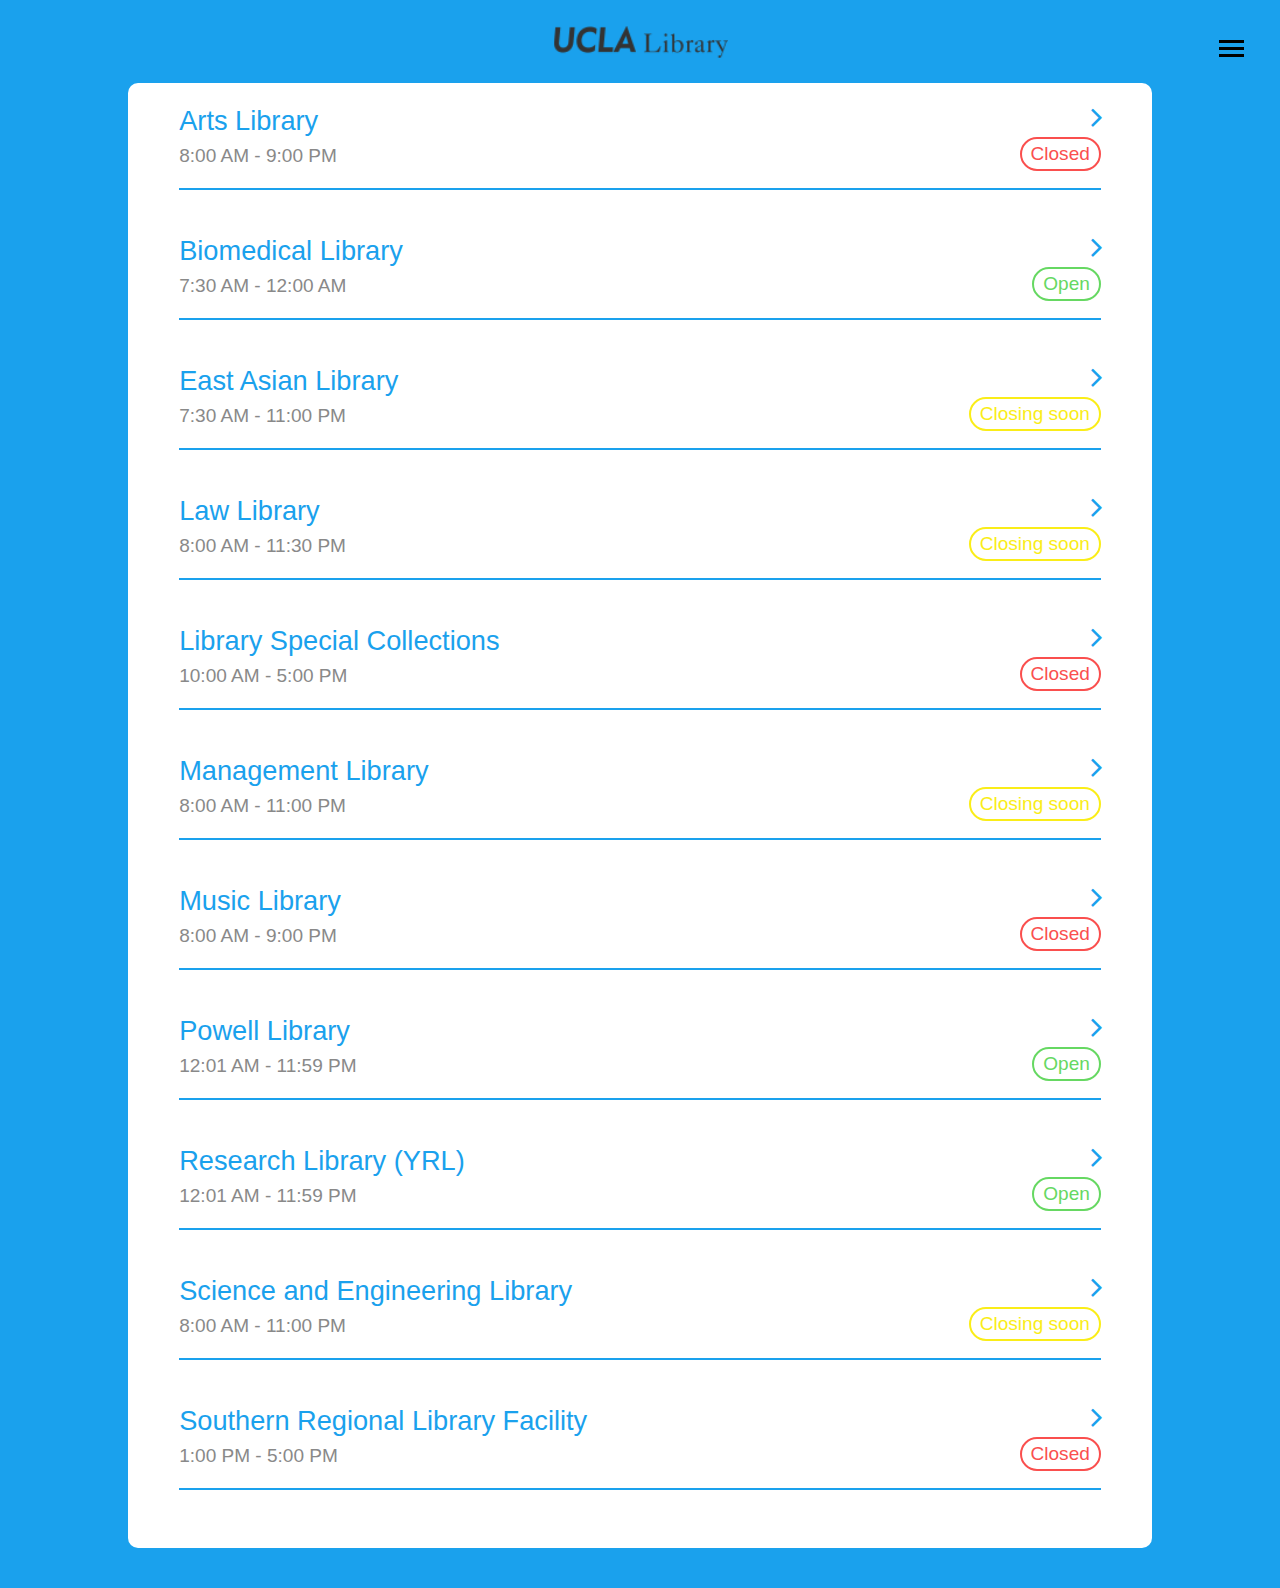
==== commit 6525761c: "all day open timings, sidebar to top right, ask a librarian" ====
--- a/mobile/index.html
+++ b/mobile/index.html
@@ -4,7 +4,6 @@
 		<title>UCLA Mobile | Library</title>
 		<link rel="stylesheet" href="css/style.css" type="text/css" media="screen" /> 
 		<script src="js/sidebar.js" type="text/javascript" charset="utf-8" async defer></script>
-		<link rel="stylesheet" href="css/font/font.css" type="text/css" media="screen" /> 
 		<link rel="stylesheet" type="text/css" href="https://maxcdn.bootstrapcdn.com/font-awesome/4.4.0/css/font-awesome.min.css">
 		<meta name="viewport" content="height=device-height,width=device-width; initial-scale=1.0; maximum-scale=1.0; user-scalable=no;" />
 		<script type="text/javascript" src="https://code.jquery.com/jquery-2.1.4.min.js"></script>
@@ -205,10 +204,17 @@
 				weekday[5] = "friday";
 				weekday[6] = "saturday";
 				var n = weekday[d.getDay()];
-
+				
+				console.log(times);
+				
 				for (var i = 0; i < times.length; i++) {
 					openTime = times[i][n].open;
 					closeTime = times[i][n].close;
+					if (openTime === "12:01 AM" && closeTime === "11:59 PM") {
+						$("#" + times[i].id + " .name .time").html("Open 24/7");
+						$("#" + times[i].id + " .name .round").removeClass('cls').removeClass('cl').addClass('op').html("Open");
+						continue;
+					}
 					if (openTime === "closed") {
 						$("#" + times[i].id + " .name .time").html("Closed");
 						$("#" + times[i].id + " .name .round").removeClass('cls').removeClass('op').addClass('cl').html("Closed");
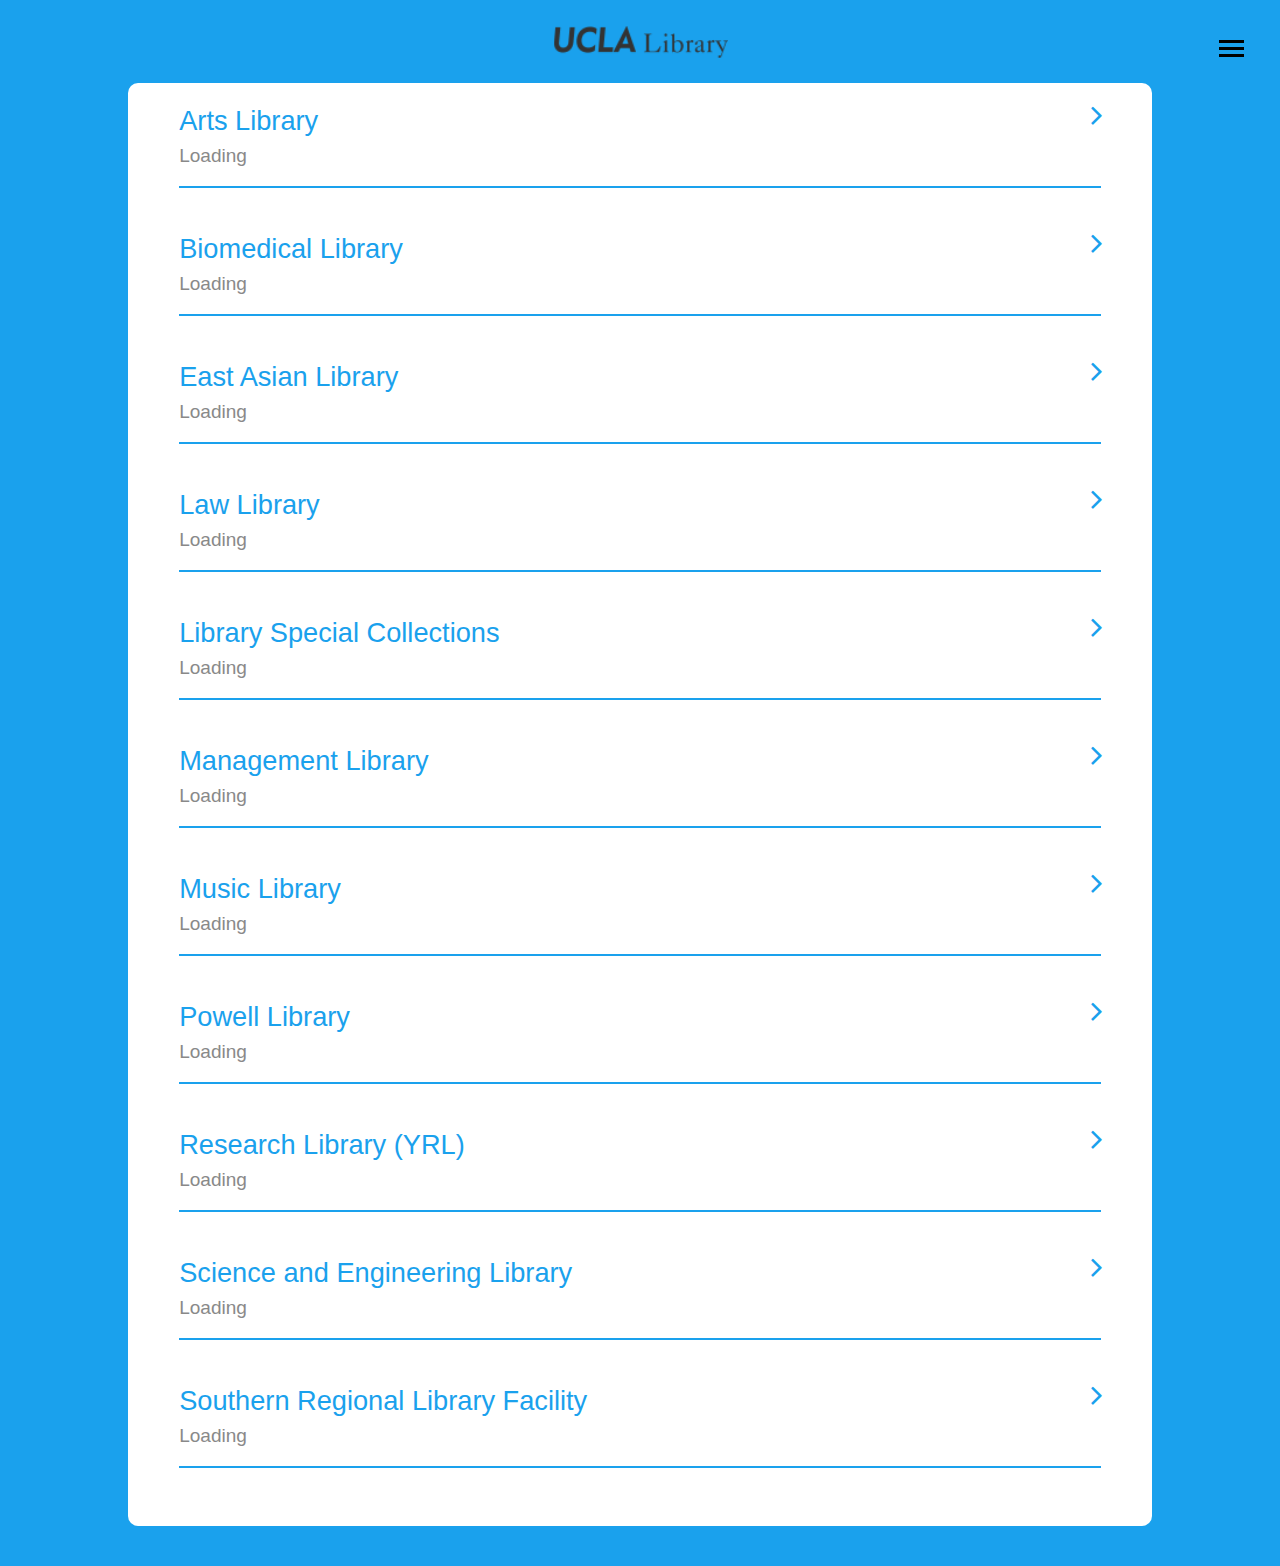
==== commit 13482805: "changed default times to `loading`." ====
--- a/mobile/index.html
+++ b/mobile/index.html
@@ -20,8 +20,8 @@
 					<li class="library">
 						<div id="5" class="inner-library">
 							<div class="name">Arts Library <br>
-								<span class="time">8:00 AM - 9:00 PM</span>
-								<div class="round cl">Closed</div> 
+								<span class="time">Loading</span>
+								<div class="round"></div> 
 							</div>
 							<div class="meta">
 								<!-- <i class="circ fa fa-circle fa-2x"></i> -->
@@ -35,8 +35,8 @@
 					<li class="library">
 						<div id="1" class="inner-library">
 							<div class="name">Biomedical Library <br> 
-								<span class="time">7:30 AM - 12:00 AM</span>
-								<div class="round op">Open</div>
+								<span class="time">Loading</span>
+								<div class="round"></div>
 							</div>
 							<div class="meta">
 								<!-- <i class="circ fa fa-circle fa-2x"></i> -->
@@ -50,8 +50,8 @@
 					<li class="library">
 						<div id="10" class="inner-library">
 							<div class="name">East Asian Library <br> 
-								<span class="time">7:30 AM - 11:00 PM</span>
-								<div class="round cls">Closing soon</div>
+								<span class="time">Loading</span>
+								<div class="round"></div>
 							</div>
 							<div class="meta">
 								<!-- <i class="circ fa fa-circle fa-2x"></i> -->
@@ -65,8 +65,8 @@
 					<li class="library">
 						<div id="2" class="inner-library">
 							<div class="name">Law Library <br>
-								<span class="time">8:00 AM - 11:30 PM</span>
-								<div class="round cls">Closing soon</div>
+								<span class="time">Loading</span>
+								<div class="round"></div>
 							</div>
 							<div class="meta">
 								<!-- <i class="circ fa fa-circle fa-2x"></i> -->
@@ -80,8 +80,8 @@
 					<li class="library">
 						<div id="3" class="inner-library">
 							<div class="name">Library Special Collections <br> 
-								<span class="time">10:00 AM - 5:00 PM</span>
-								<div class="round cl">Closed</div>
+								<span class="time">Loading</span>
+								<div class="round"></div>
 							</div>
 							<div class="meta">
 								<!-- <i class="circ fa fa-circle fa-2x"></i> -->
@@ -95,8 +95,8 @@
 					<li class="library">
 						<div id="14" class="inner-library">
 							<div class="name">Management Library <br> 
-								<span class="time">8:00 AM - 11:00 PM</span>
-								<div class="round cls">Closing soon</div>
+								<span class="time">Loading</span>
+								<div class="round"></div>
 							</div>
 							<div class="meta">
 								<!-- <i class="circ fa fa-circle fa-2x"></i> -->
@@ -110,8 +110,8 @@
 					<li class="library">
 						<div id="16" class="inner-library">
 							<div class="name">Music Library <br> 
-								<span class="time">8:00 AM - 9:00 PM</span>
-								<div class="round cl">Closed</div>
+								<span class="time">Loading</span>
+								<div class="round"></div>
 							</div>
 							<div class="meta">
 								<!-- <i class="circ fa fa-circle fa-2x"></i> -->
@@ -125,8 +125,8 @@
 					<li class="library">
 						<div id="7" class="inner-library">
 							<div class="name">Powell Library <br>
-								<span class="time">12:01 AM - 11:59 PM</span>
-								<div class="round op">Open</div>
+								<span class="time">Loading</span>
+								<div class="round"></div>
 							</div>
 							<div class="meta">
 								<!-- <i class="circ fa fa-circle fa-2x"></i> -->
@@ -140,8 +140,8 @@
 					<li class="library">
 						<div id="20" class="inner-library">
 							<div class="name">Research Library (YRL)<br>
-								<span class="time">12:01 AM - 11:59 PM</span>
-								<div class="round op">Open</div>
+								<span class="time">Loading</span>
+								<div class="round"></div>
 							</div>
 							<div class="meta">
 								<!-- <i class="circ fa fa-circle fa-2x"></i> -->
@@ -155,8 +155,8 @@
 					<li class="library">
 						<div id="25" class="inner-library">
 							<div class="name">Science and Engineering Library<br> 
-								<span class="time">8:00 AM - 11:00 PM</span>
-								<div class="round cls">Closing soon</div>
+								<span class="time">Loading</span>
+								<div class="round"></div>
 							</div>
 							<div class="meta">
 								<!-- <i class="circ fa fa-circle fa-2x"></i> -->
@@ -170,8 +170,8 @@
 					<li class="library">
 						<div id="27" class="inner-library">
 							<div class="name">Southern Regional Library Facility <br> 
-								<span class="time">1:00 PM - 5:00 PM</span>
-								<div class="round cl">Closed</div>
+								<span class="time">Loading</span>
+								<div class="round"></div>
 							</div>
 							<div class="meta">
 								<!-- <i class="circ fa fa-circle fa-2x"></i> -->
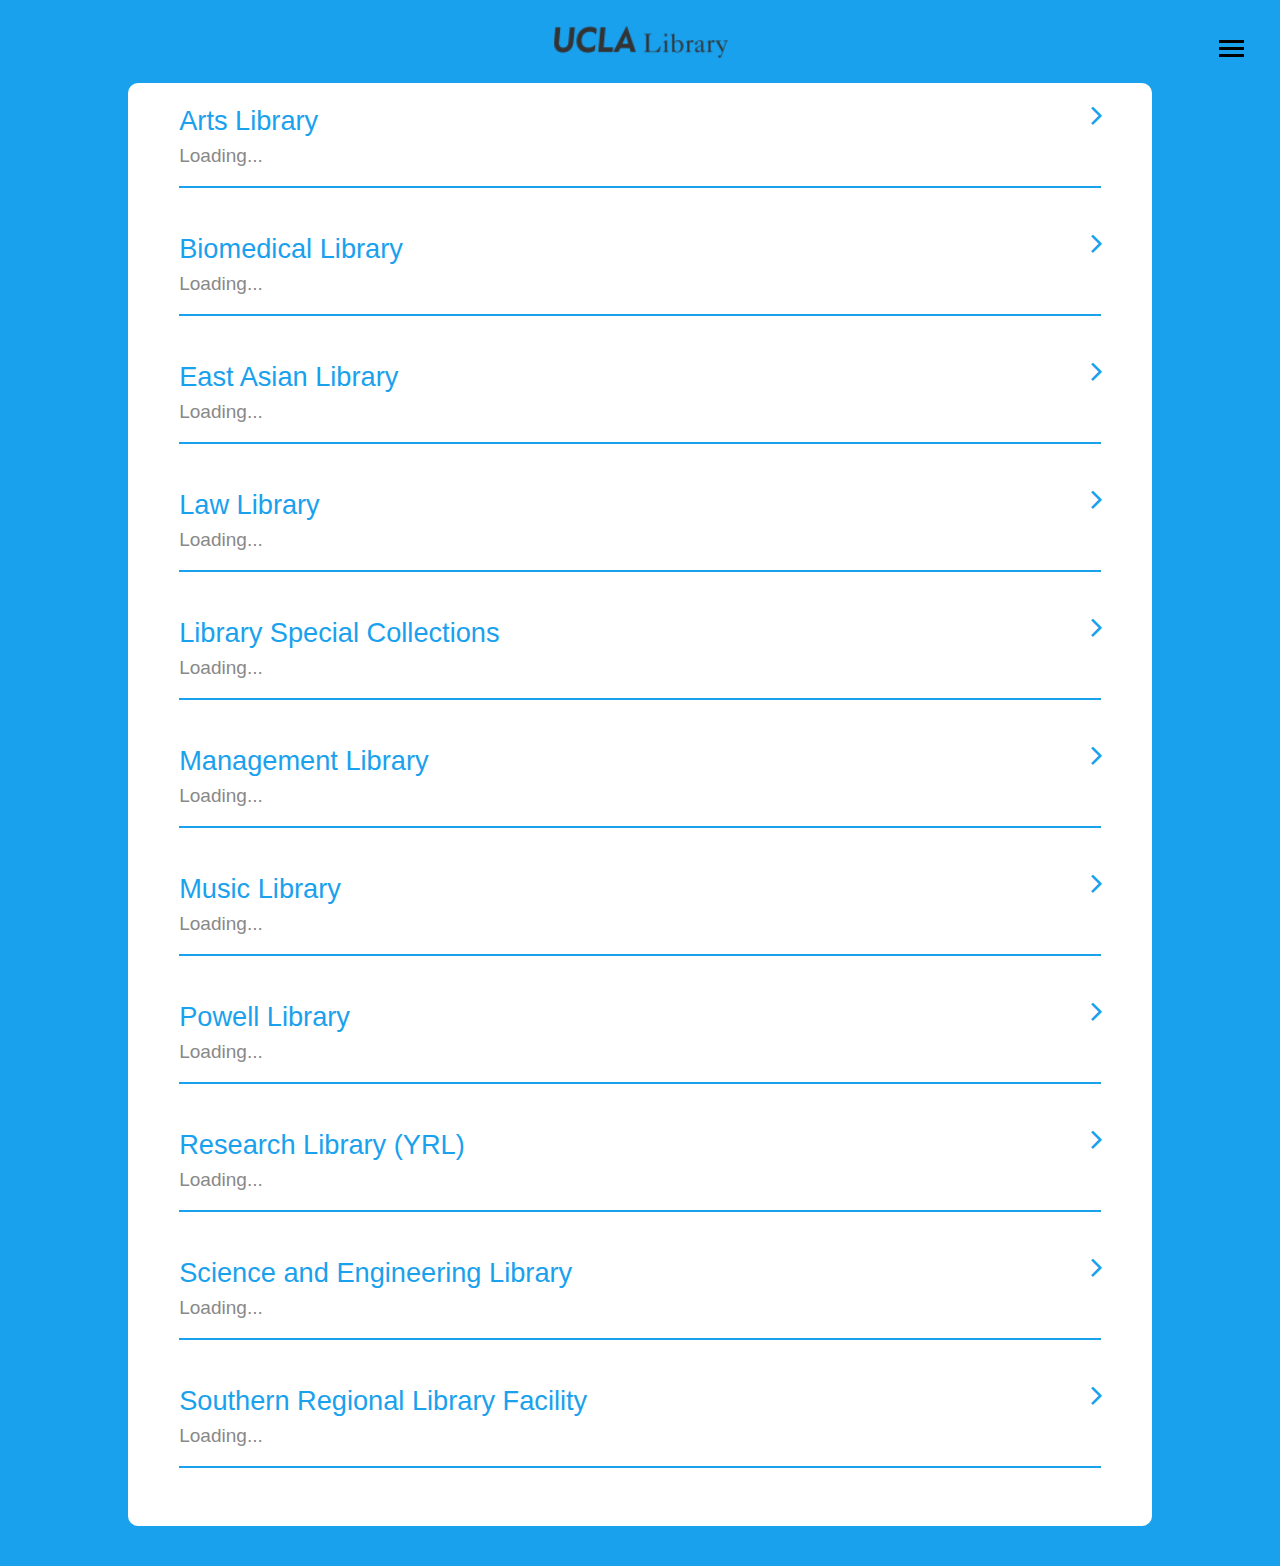
==== commit c1481913: "changed default times to `loading...`." ====
--- a/mobile/index.html
+++ b/mobile/index.html
@@ -20,7 +20,7 @@
 					<li class="library">
 						<div id="5" class="inner-library">
 							<div class="name">Arts Library <br>
-								<span class="time">Loading</span>
+								<span class="time">Loading...</span>
 								<div class="round"></div> 
 							</div>
 							<div class="meta">
@@ -35,7 +35,7 @@
 					<li class="library">
 						<div id="1" class="inner-library">
 							<div class="name">Biomedical Library <br> 
-								<span class="time">Loading</span>
+								<span class="time">Loading...</span>
 								<div class="round"></div>
 							</div>
 							<div class="meta">
@@ -50,7 +50,7 @@
 					<li class="library">
 						<div id="10" class="inner-library">
 							<div class="name">East Asian Library <br> 
-								<span class="time">Loading</span>
+								<span class="time">Loading...</span>
 								<div class="round"></div>
 							</div>
 							<div class="meta">
@@ -65,7 +65,7 @@
 					<li class="library">
 						<div id="2" class="inner-library">
 							<div class="name">Law Library <br>
-								<span class="time">Loading</span>
+								<span class="time">Loading...</span>
 								<div class="round"></div>
 							</div>
 							<div class="meta">
@@ -80,7 +80,7 @@
 					<li class="library">
 						<div id="3" class="inner-library">
 							<div class="name">Library Special Collections <br> 
-								<span class="time">Loading</span>
+								<span class="time">Loading...</span>
 								<div class="round"></div>
 							</div>
 							<div class="meta">
@@ -95,7 +95,7 @@
 					<li class="library">
 						<div id="14" class="inner-library">
 							<div class="name">Management Library <br> 
-								<span class="time">Loading</span>
+								<span class="time">Loading...</span>
 								<div class="round"></div>
 							</div>
 							<div class="meta">
@@ -110,7 +110,7 @@
 					<li class="library">
 						<div id="16" class="inner-library">
 							<div class="name">Music Library <br> 
-								<span class="time">Loading</span>
+								<span class="time">Loading...</span>
 								<div class="round"></div>
 							</div>
 							<div class="meta">
@@ -125,7 +125,7 @@
 					<li class="library">
 						<div id="7" class="inner-library">
 							<div class="name">Powell Library <br>
-								<span class="time">Loading</span>
+								<span class="time">Loading...</span>
 								<div class="round"></div>
 							</div>
 							<div class="meta">
@@ -140,7 +140,7 @@
 					<li class="library">
 						<div id="20" class="inner-library">
 							<div class="name">Research Library (YRL)<br>
-								<span class="time">Loading</span>
+								<span class="time">Loading...</span>
 								<div class="round"></div>
 							</div>
 							<div class="meta">
@@ -155,7 +155,7 @@
 					<li class="library">
 						<div id="25" class="inner-library">
 							<div class="name">Science and Engineering Library<br> 
-								<span class="time">Loading</span>
+								<span class="time">Loading...</span>
 								<div class="round"></div>
 							</div>
 							<div class="meta">
@@ -170,7 +170,7 @@
 					<li class="library">
 						<div id="27" class="inner-library">
 							<div class="name">Southern Regional Library Facility <br> 
-								<span class="time">Loading</span>
+								<span class="time">Loading...</span>
 								<div class="round"></div>
 							</div>
 							<div class="meta">
--- a/mobile/css/style.css
+++ b/mobile/css/style.css
@@ -232,6 +232,207 @@
     font-size: 1.125em !important
   }
 }
+
+
+/******** Ripple ********/
+
+<style type='text/css'> width: 100%;
+@-webkit-keyframes uil-ripple {
+  0% {
+    width: 0;
+    height: 0;
+    opacity: 0;
+    margin: 0 0 0 0;
+  }
+  33% {
+    width: 44%;
+    height: 44%;
+    margin: -22% 0 0 -22%;
+    opacity: 1;
+  }
+  100% {
+    width: 88%;
+    height: 88%;
+    margin: -44% 0 0 -44%;
+    opacity: 0;
+  }
+}
+@-webkit-keyframes uil-ripple {
+  0% {
+    width: 0;
+    height: 0;
+    opacity: 0;
+    margin: 0 0 0 0;
+  }
+  33% {
+    width: 44%;
+    height: 44%;
+    margin: -22% 0 0 -22%;
+    opacity: 1;
+  }
+  100% {
+    width: 88%;
+    height: 88%;
+    margin: -44% 0 0 -44%;
+    opacity: 0;
+  }
+}
+@-moz-keyframes uil-ripple {
+  0% {
+    width: 0;
+    height: 0;
+    opacity: 0;
+    margin: 0 0 0 0;
+  }
+  33% {
+    width: 44%;
+    height: 44%;
+    margin: -22% 0 0 -22%;
+    opacity: 1;
+  }
+  100% {
+    width: 88%;
+    height: 88%;
+    margin: -44% 0 0 -44%;
+    opacity: 0;
+  }
+}
+@-ms-keyframes uil-ripple {
+  0% {
+    width: 0;
+    height: 0;
+    opacity: 0;
+    margin: 0 0 0 0;
+  }
+  33% {
+    width: 44%;
+    height: 44%;
+    margin: -22% 0 0 -22%;
+    opacity: 1;
+  }
+  100% {
+    width: 88%;
+    height: 88%;
+    margin: -44% 0 0 -44%;
+    opacity: 0;
+  }
+}
+@-moz-keyframes uil-ripple {
+  0% {
+    width: 0;
+    height: 0;
+    opacity: 0;
+    margin: 0 0 0 0;
+  }
+  33% {
+    width: 44%;
+    height: 44%;
+    margin: -22% 0 0 -22%;
+    opacity: 1;
+  }
+  100% {
+    width: 88%;
+    height: 88%;
+    margin: -44% 0 0 -44%;
+    opacity: 0;
+  }
+}
+@-webkit-keyframes uil-ripple {
+  0% {
+    width: 0;
+    height: 0;
+    opacity: 0;
+    margin: 0 0 0 0;
+  }
+  33% {
+    width: 44%;
+    height: 44%;
+    margin: -22% 0 0 -22%;
+    opacity: 1;
+  }
+  100% {
+    width: 88%;
+    height: 88%;
+    margin: -44% 0 0 -44%;
+    opacity: 0;
+  }
+}
+@-o-keyframes uil-ripple {
+  0% {
+    width: 0;
+    height: 0;
+    opacity: 0;
+    margin: 0 0 0 0;
+  }
+  33% {
+    width: 44%;
+    height: 44%;
+    margin: -22% 0 0 -22%;
+    opacity: 1;
+  }
+  100% {
+    width: 88%;
+    height: 88%;
+    margin: -44% 0 0 -44%;
+    opacity: 0;
+  }
+}
+@keyframes uil-ripple {
+  0% {
+    width: 0;
+    height: 0;
+    opacity: 0;
+    margin: 0 0 0 0;
+  }
+  33% {
+    width: 44%;
+    height: 44%;
+    margin: -22% 0 0 -22%;
+    opacity: 1;
+  }
+  100% {
+    width: 88%;
+    height: 88%;
+    margin: -44% 0 0 -44%;
+    opacity: 0;
+  }
+}
+.uil-ripple-css {
+  background: none;
+  position: relative;
+  width: 30px;
+  height: 30px;
+}
+.uil-ripple-css div {
+  position: absolute;
+  top: 0;
+  left: 0;
+  margin: 0;
+  width: 100%;
+  height: 100%;
+  opacity: 0;
+  border-radius: 50%;
+  border-width: 12px;
+  border-style: solid;
+  -ms-animation: uil-ripple 2s ease-out infinite;
+  -moz-animation: uil-ripple 2s ease-out infinite;
+  -webkit-animation: uil-ripple 2s ease-out infinite;
+  -o-animation: uil-ripple 2s ease-out infinite;
+  animation: uil-ripple 2s ease-out infinite;
+}
+.uil-ripple-css div:nth-of-type(1) {
+  border-color: #afafb7;
+}
+.uil-ripple-css div:nth-of-type(2) {
+  border-color: #5cffd6;
+  -ms-animation-delay: 1s;
+  -moz-animation-delay: 1s;
+  -webkit-animation-delay: 1s;
+  -o-animation-delay: 1s;
+  animation-delay: 1s;
+}
+
+/******** EAGER ********/
 
 eager-side-nav-cover {
   display: block !important;
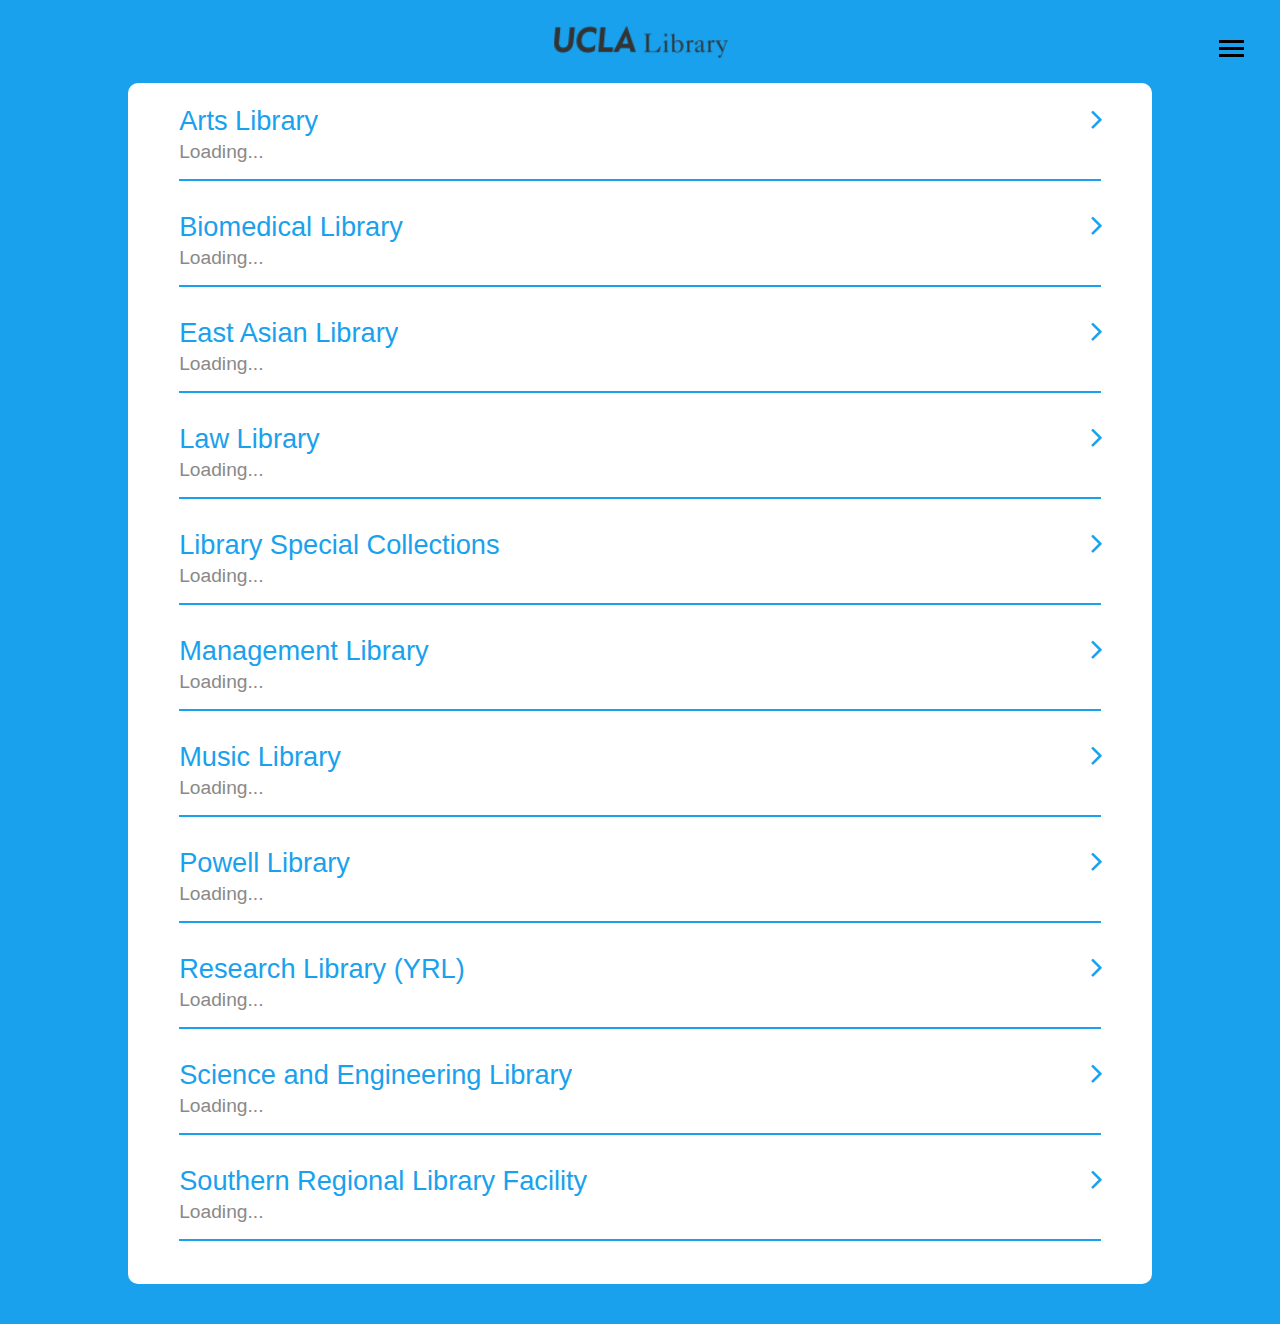
==== commit 83b03e60: "reorganized elements, should fix float errors" ====
--- a/mobile/index.html
+++ b/mobile/index.html
@@ -11,21 +11,23 @@
 	
 	<body>
 			<div id="navbar" class="title">
-				<img id="logo" src="Images/title.png">
-				<!-- <p>UCLA Library</p> -->
+				<img id="logo" src="Images/title.png" alt="UCLA Library">
 			</div>
 
 			<ul id="libraries">
 				<a class="inherit" href="arts.html">
 					<li class="library">
 						<div id="5" class="inner-library">
-							<div class="name">Arts Library <br>
-								<span class="time">Loading...</span>
-								<div class="round"></div> 
-							</div>
-							<div class="meta">
-								<!-- <i class="circ fa fa-circle fa-2x"></i> -->
-								<i class="link fa fa-angle-right fa-2x"></i>
+							<div class="top">
+								<div class="name">Arts Library</div>
+								<div class="meta">
+									<i class="link fa fa-angle-right fa-2x"></i>
+								</div>
+							</div>
+							<br>
+							<div class="bottom">
+								<span class="time">Loading...</span>
+								<div class="round"></div>
 							</div>
 						</div>
 					</li>
@@ -34,13 +36,17 @@
 				<a class="inherit" href="biomed.html">
 					<li class="library">
 						<div id="1" class="inner-library">
-							<div class="name">Biomedical Library <br> 
-								<span class="time">Loading...</span>
-								<div class="round"></div>
-							</div>
-							<div class="meta">
-								<!-- <i class="circ fa fa-circle fa-2x"></i> -->
-								<i class="link fa fa-angle-right fa-2x"></i>
+							<div class="top">
+								<div class="name">
+									Biomedical Library <br> 
+								</div>
+								<div class="meta">
+									<i class="link fa fa-angle-right fa-2x"></i>
+								</div>
+							</div>
+							<div class="bottom">
+								<span class="time">Loading...</span>
+								<div class="round"></div>
 							</div>
 						</div>
 					</li>
@@ -49,13 +55,17 @@
 				<a class="inherit" href="eal.html">
 					<li class="library">
 						<div id="10" class="inner-library">
-							<div class="name">East Asian Library <br> 
-								<span class="time">Loading...</span>
-								<div class="round"></div>
-							</div>
-							<div class="meta">
-								<!-- <i class="circ fa fa-circle fa-2x"></i> -->
-								<i class="link fa fa-angle-right fa-2x"></i>
+							<div class="top">
+								<div class="name">
+									East Asian Library <br> 
+								</div>
+								<div class="meta">
+									<i class="link fa fa-angle-right fa-2x"></i>
+								</div>
+							</div>
+							<div class="bottom">
+								<span class="time">Loading...</span>
+								<div class="round"></div>
 							</div>
 						</div>
 					</li>
@@ -64,13 +74,17 @@
 				<a class="inherit" href="law.html">
 					<li class="library">
 						<div id="2" class="inner-library">
-							<div class="name">Law Library <br>
-								<span class="time">Loading...</span>
-								<div class="round"></div>
-							</div>
-							<div class="meta">
-								<!-- <i class="circ fa fa-circle fa-2x"></i> -->
-								<i class="link fa fa-angle-right fa-2x"></i>
+							<div class="top">
+								<div class="name">
+									Law Library <br> 
+								</div>
+								<div class="meta">
+									<i class="link fa fa-angle-right fa-2x"></i>
+								</div>
+							</div>
+							<div class="bottom">
+								<span class="time">Loading...</span>
+								<div class="round"></div>
 							</div>
 						</div>
 					</li>
@@ -79,13 +93,17 @@
 				<a class="inherit" href="lsc.html">
 					<li class="library">
 						<div id="3" class="inner-library">
-							<div class="name">Library Special Collections <br> 
-								<span class="time">Loading...</span>
-								<div class="round"></div>
-							</div>
-							<div class="meta">
-								<!-- <i class="circ fa fa-circle fa-2x"></i> -->
-								<i class="link fa fa-angle-right fa-2x"></i>
+							<div class="top">
+								<div class="name">
+									Library Special Collections <br> 
+								</div>
+								<div class="meta">
+									<i class="link fa fa-angle-right fa-2x"></i>
+								</div>
+							</div>
+							<div class="bottom">
+								<span class="time">Loading...</span>
+								<div class="round"></div>
 							</div>
 						</div>
 					</li>
@@ -94,13 +112,17 @@
 					<a class="inherit" href="management.html">
 					<li class="library">
 						<div id="14" class="inner-library">
-							<div class="name">Management Library <br> 
-								<span class="time">Loading...</span>
-								<div class="round"></div>
-							</div>
-							<div class="meta">
-								<!-- <i class="circ fa fa-circle fa-2x"></i> -->
-								<i class="link fa fa-angle-right fa-2x"></i>
+							<div class="top">
+								<div class="name">
+									Management Library <br> 
+								</div>
+								<div class="meta">
+									<i class="link fa fa-angle-right fa-2x"></i>
+								</div>
+							</div>
+							<div class="bottom">
+								<span class="time">Loading...</span>
+								<div class="round"></div>
 							</div>
 						</div>
 					</li>
@@ -109,13 +131,17 @@
 				<a class="inherit" href="music.html">
 					<li class="library">
 						<div id="16" class="inner-library">
-							<div class="name">Music Library <br> 
-								<span class="time">Loading...</span>
-								<div class="round"></div>
-							</div>
-							<div class="meta">
-								<!-- <i class="circ fa fa-circle fa-2x"></i> -->
-								<i class="link fa fa-angle-right fa-2x"></i>
+							<div class="top">
+								<div class="name">
+									Music Library <br> 
+								</div>
+								<div class="meta">
+									<i class="link fa fa-angle-right fa-2x"></i>
+								</div>
+							</div>
+							<div class="bottom">
+								<span class="time">Loading...</span>
+								<div class="round"></div>
 							</div>
 						</div>
 					</li>
@@ -124,13 +150,17 @@
 				<a class="inherit" href="powell.html">
 					<li class="library">
 						<div id="7" class="inner-library">
-							<div class="name">Powell Library <br>
-								<span class="time">Loading...</span>
-								<div class="round"></div>
-							</div>
-							<div class="meta">
-								<!-- <i class="circ fa fa-circle fa-2x"></i> -->
-								<i class="link fa fa-angle-right fa-2x"></i>
+							<div class="top">
+								<div class="name">
+									Powell Library <br> 
+								</div>
+								<div class="meta">
+									<i class="link fa fa-angle-right fa-2x"></i>
+								</div>
+							</div>
+							<div class="bottom">
+								<span class="time">Loading...</span>
+								<div class="round"></div>
 							</div>
 						</div>
 					</li>
@@ -139,13 +169,17 @@
 				<a class="inherit" href="yrl.html">
 					<li class="library">
 						<div id="20" class="inner-library">
-							<div class="name">Research Library (YRL)<br>
-								<span class="time">Loading...</span>
-								<div class="round"></div>
-							</div>
-							<div class="meta">
-								<!-- <i class="circ fa fa-circle fa-2x"></i> -->
-								<i class="link fa fa-angle-right fa-2x"></i>
+							<div class="top">
+								<div class="name">
+									Research Library (YRL) <br> 
+								</div>
+								<div class="meta">
+									<i class="link fa fa-angle-right fa-2x"></i>
+								</div>
+							</div>
+							<div class="bottom">
+								<span class="time">Loading...</span>
+								<div class="round"></div>
 							</div>
 						</div>
 					</li>
@@ -154,13 +188,17 @@
 				<a class="inherit" href="sel.html">
 					<li class="library">
 						<div id="25" class="inner-library">
-							<div class="name">Science and Engineering Library<br> 
-								<span class="time">Loading...</span>
-								<div class="round"></div>
-							</div>
-							<div class="meta">
-								<!-- <i class="circ fa fa-circle fa-2x"></i> -->
-								<i class="link fa fa-angle-right fa-2x"></i>
+							<div class="top">
+								<div class="name">
+									Science and Engineering Library <br> 
+								</div>
+								<div class="meta">
+									<i class="link fa fa-angle-right fa-2x"></i>
+								</div>
+							</div>
+							<div class="bottom">
+								<span class="time">Loading...</span>
+								<div class="round"></div>
 							</div>
 						</div>
 					</li>
@@ -169,13 +207,17 @@
 				<a class="inherit" href="srl.html">
 					<li class="library">
 						<div id="27" class="inner-library">
-							<div class="name">Southern Regional Library Facility <br> 
-								<span class="time">Loading...</span>
-								<div class="round"></div>
-							</div>
-							<div class="meta">
-								<!-- <i class="circ fa fa-circle fa-2x"></i> -->
-								<i class="link fa fa-angle-right fa-2x"></i>
+							<div class="top">
+								<div class="name">
+									Southern Regional Library Facility <br> 
+								</div>
+								<div class="meta">
+									<i class="link fa fa-angle-right fa-2x"></i>
+								</div>
+							</div>
+							<div class="bottom">
+								<span class="time">Loading...</span>
+								<div class="round"></div>
 							</div>
 						</div>
 					</li>
@@ -211,17 +253,17 @@
 					openTime = times[i][n].open;
 					closeTime = times[i][n].close;
 					if (openTime === "12:01 AM" && closeTime === "11:59 PM") {
-						$("#" + times[i].id + " .name .time").html("Open 24/7");
-						$("#" + times[i].id + " .name .round").removeClass('cls').removeClass('cl').addClass('op').html("Open");
+						$("#" + times[i].id + ".bottom .time").html("Open 24/7");
+						$("#" + times[i].id + " .bottom .round").removeClass('cls').removeClass('cl').addClass('op').html("Open");
 						continue;
 					}
 					if (openTime === "closed") {
-						$("#" + times[i].id + " .name .time").html("Closed");
-						$("#" + times[i].id + " .name .round").removeClass('cls').removeClass('op').addClass('cl').html("Closed");
+						$("#" + times[i].id + " .bottom .time").html("Closed");
+						$("#" + times[i].id + " .bottom .round").removeClass('cls').removeClass('op').addClass('cl').html("Closed");
 						continue;
 					}
 					correctTime = openTime + " - " + closeTime;
-					$("#" + times[i].id + " .name .time").html(correctTime);
+					$("#" + times[i].id + " .bottom .time").html(correctTime);
 					open = openTime.substring(0, openTime.length-3);
 					openDiv = openTime.substring(openTime.length-2);
 					close = closeTime.substring(0, closeTime.length-3);
@@ -237,13 +279,13 @@
 					openMinutes = 60*Number(open[0]) + Number(open[1]);
 					closeMinutes = 60*Number(close[0]) + Number(close[1]);
 					if (currentMinutes > openMinutes && currentMinutes < closeMinutes) {
-						$("#" + times[i].id + " .name .round").removeClass('cls').removeClass('cl').addClass('op').html("Open");
+						$("#" + times[i].id + " .bottom .round").removeClass('cls').removeClass('cl').addClass('op').html("Open");
 					}
 					if (currentMinutes > openMinutes && closeMinutes - currentMinutes < 60) {
-						$("#" + times[i].id + " .name .round").removeClass('cl').removeClass('op').addClass('cls').html("Closing soon");
+						$("#" + times[i].id + " .bottom .round").removeClass('cl').removeClass('op').addClass('cls').html("Closing soon");
 					}
 					if (currentMinutes < openMinutes ||  currentMinutes > closeMinutes) {
-						$("#" + times[i].id + " .name .round").removeClass('cls').removeClass('op').addClass('cl').html("Closed");
+						$("#" + times[i].id + " .bottom .round").removeClass('cls').removeClass('op').addClass('cl').html("Closed");
 					}
 				}
 			});
--- a/mobile/css/style.css
+++ b/mobile/css/style.css
@@ -10,6 +10,15 @@
 	margin: 0px ! important;
 	background-color: #1AA1ED;
 	padding-bottom: 30px;
+}
+
+.top {
+	width: 100%;
+	display: inline-block;
+}
+
+.bottom {
+	width: 100%;
 }
 
 .title {
@@ -61,8 +70,6 @@
 	font-size: 4.6vw;
 	margin-bottom: 0;
 	padding-top: 2px;
-/*	line-height: 1em;
-*/	width: 100%;
 	white-space:nowrap;
 	overflow-y: hidden;
 	overflow-x: scroll;
@@ -70,24 +77,22 @@
 
 .time {
 	margin-top: 0;
-	font-size: .7em;
+	font-size: 1.2em;
 	color: #898989;
+	float: left;
+	top: 2px;
 }
 
 .meta {
 	text-align: right;
-	display: inline-block;
-/*	width : 23%;*/
-	float : right;
-	position: relative;
-	top: -70px;
+/*	display: inline-block;
+*/	float : right;
 }
 
 .divider {
 	clear: both;
 	width: 90%;
 	display: block;
-	top: -15px;
 	position: relative;
     height: 2px;
     border: 0;
@@ -121,7 +126,6 @@
 } 
 
 .round {
-	font-size: .7em;
 	float: right;
 	display: inline-block;
 	padding: 4px 9px;
@@ -159,37 +163,55 @@
 	width : 10%;
 }
 
-@media screen and (min-width: 540px) {
+@media screen and (min-width: 620px) {
     .name {
         font-size: 1.7em;
     }
 }
 
-@media screen and (max-width: 540px) {
-    .library {
-        margin-top: -10px;
+@media screen and (max-width: 620px) {
+    .name {
+    	width: 95%;
+		font-size: 1.2em;
     }
 	.meta {
-		font-size: 80%;
-	}
-
-	.meta {
-		position: relative;
-		top: -17vw;
-	}
-	
-	.name {
-		position: relative;
-		top: -14px;
-		padding-bottom: 5px;
+		width: 5%;
 	}
 	.time {
-		position: relative;
-		top: 3px;
+		font-size: 1em;
 	}
 	.round {
-		position: relative;
-		top: 5px;
+		font-size: .95em;
+	}
+}
+
+@media screen and (max-width: 415px) {
+    .name {
+		font-size: 1em;
+    }
+	.meta {
+		font-size: 90%;
+	}
+	.time {
+		font-size: .9em;
+	}
+	.round {
+		font-size: .85em;
+	}
+}
+
+@media screen and (max-width: 321px) {
+    .name {
+		font-size: .9em;
+    }
+	.meta {
+		font-size: 90%;
+	}
+	.time {
+		font-size: .9em;
+	}
+	.round {
+		font-size: .85em;
 	}
 }
 
